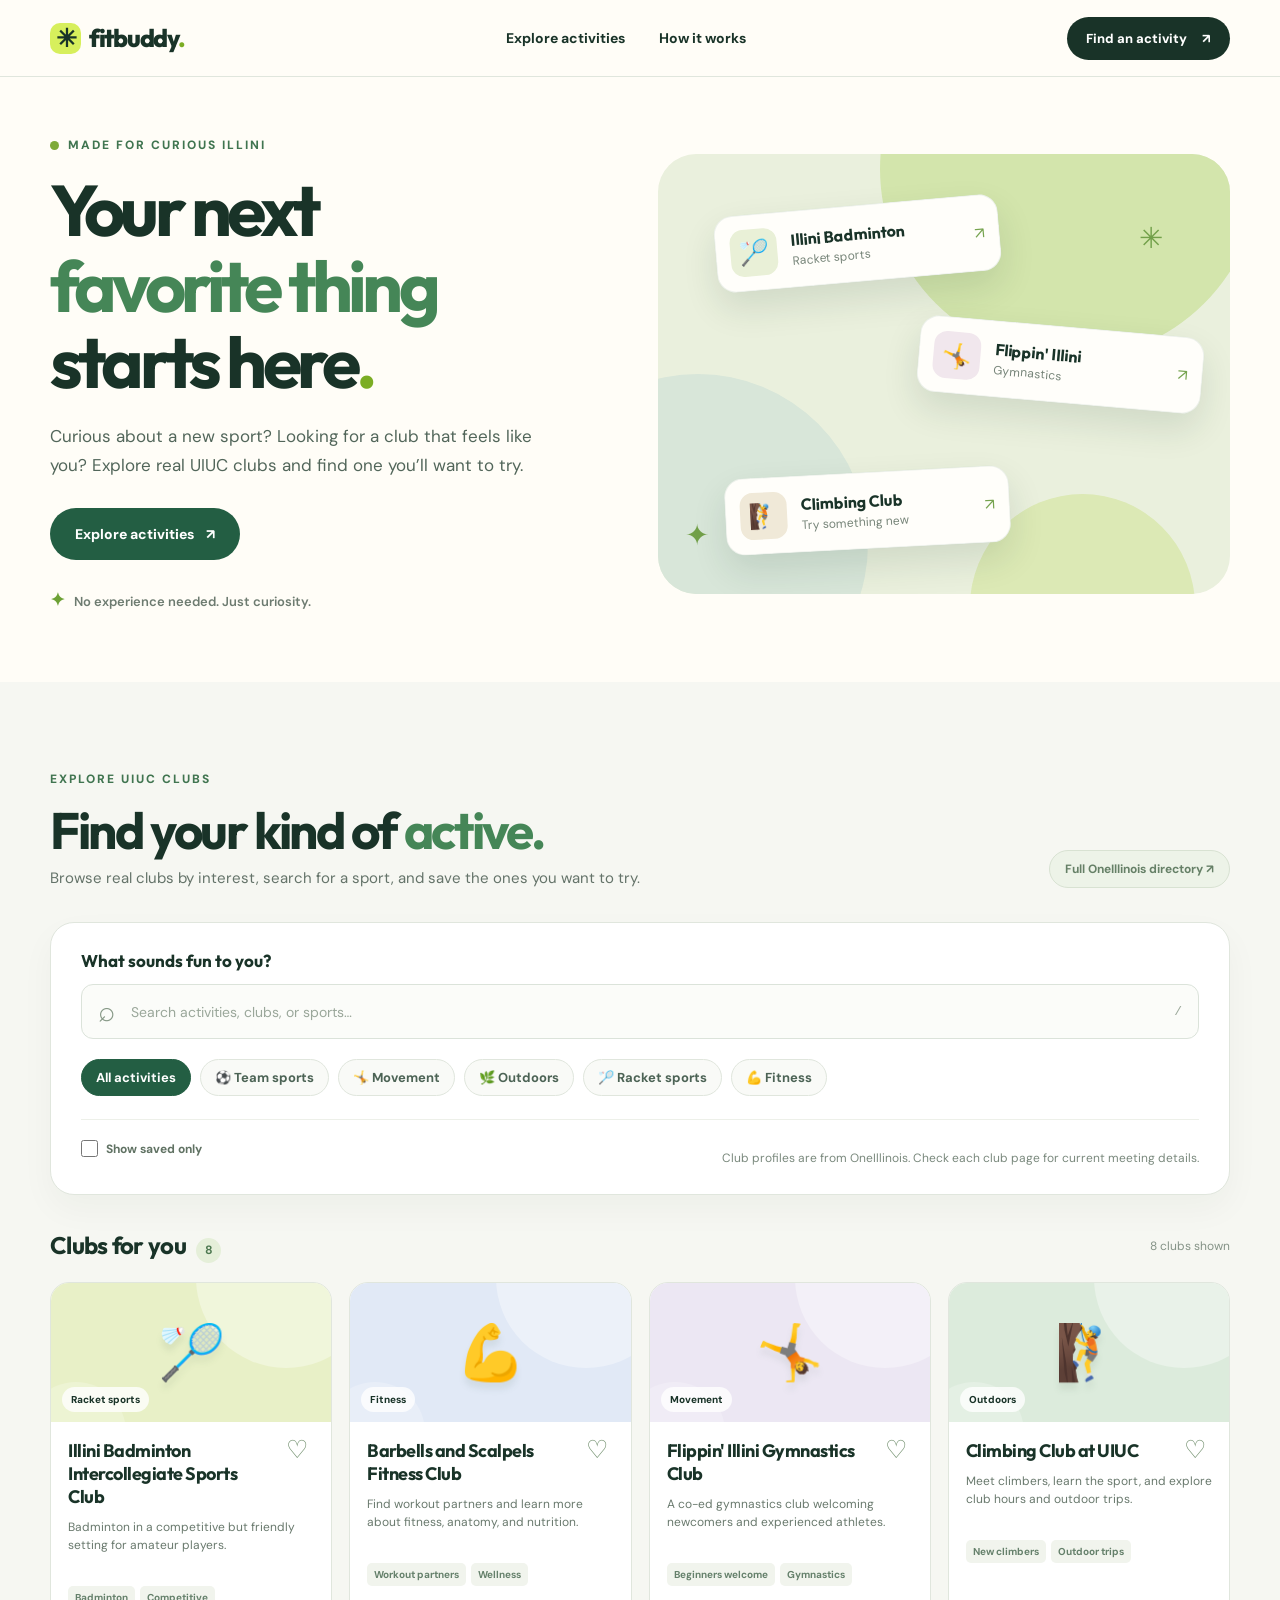
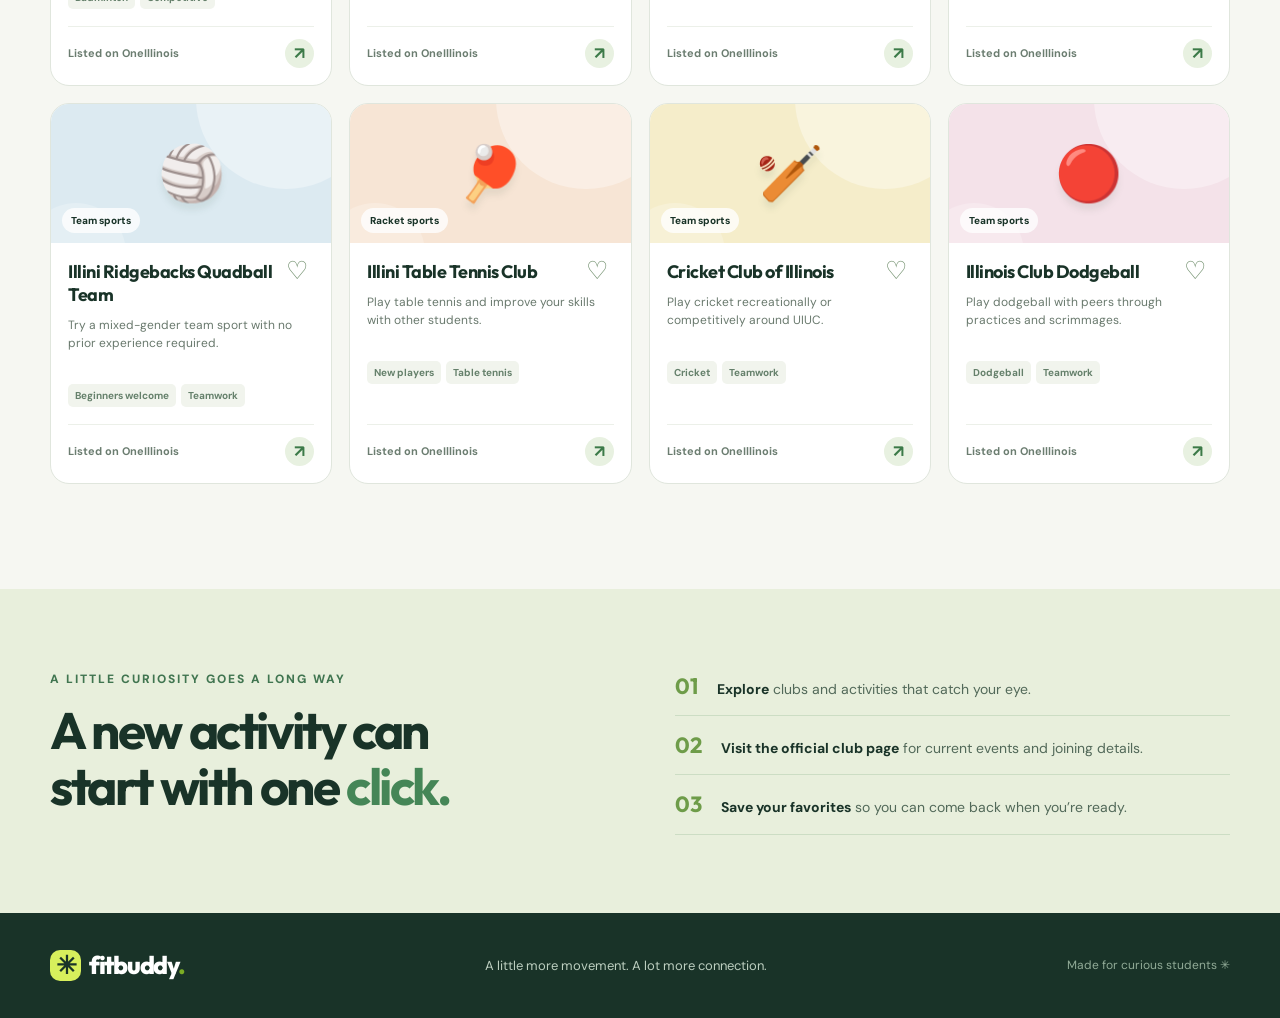
==== index.html @ 33491f75 "Make FitBuddy phone layout app sized" ====
<!doctype html>
<html lang="en">
<head>
  <meta charset="utf-8">
  <meta name="viewport" content="width=device-width, initial-scale=1">
  <meta name="theme-color" content="#f6f7f2">
  <meta name="description" content="FitBuddy helps UIUC students discover sport and fitness clubs.">
  <title>FitBuddy — Discover UIUC clubs</title>
  <link rel="preconnect" href="https://fonts.googleapis.com">
  <link rel="preconnect" href="https://fonts.gstatic.com" crossorigin>
  <link href="https://fonts.googleapis.com/css2?family=DM+Sans:wght@400;500;600;700;800&family=Outfit:wght@500;600;700;800&display=swap" rel="stylesheet">
  <link rel="stylesheet" href="styles.css">
  <script src="script.js" defer></script>
</head>
<body>
  <header class="site-header">
    <div class="container header-inner">
      <a class="brand" href="index.html" aria-label="FitBuddy home"><span class="brand-mark" aria-hidden="true">✳</span><span>fitbuddy<span class="brand-dot">.</span></span></a>
      <nav aria-label="Main navigation">
        <a href="#explore">Explore activities</a>
        <a href="#how-it-works">How it works</a>
      </nav>
      <span class="campus-pill">UIUC</span>
      <a class="header-cta" href="#explore">Find an activity <span aria-hidden="true">↗</span></a>
    </div>
  </header>

  <main>
    <section class="hero">
      <div class="container hero-grid">
        <div class="hero-copy">
          <div class="eyebrow"><span class="eyebrow-dot"></span> MADE FOR CURIOUS ILLINI</div>
          <h1>Your next<br><em>favorite thing</em><br>starts here<span class="headline-dot">.</span></h1>
          <p>Curious about a new sport? Looking for a club that feels like you? Explore real UIUC clubs and find one you’ll want to try.</p>
          <a class="primary-button" href="#explore">Explore activities <span aria-hidden="true">↗</span></a>
          <div class="hero-note"><span class="note-icon" aria-hidden="true">✦</span> No experience needed. Just curiosity.</div>
        </div>
        <div class="hero-art" aria-hidden="true">
          <div class="hero-art-circle circle-one"></div>
          <div class="hero-art-circle circle-two"></div>
          <div class="hero-art-circle circle-three"></div>
          <div class="floating-card card-top"><span class="mini-icon">🏸</span><span><strong>Illini Badminton</strong><small>Racket sports</small></span><span class="card-arrow">↗</span></div>
          <div class="floating-card card-middle"><span class="mini-icon">🤸</span><span><strong>Flippin' Illini</strong><small>Gymnastics</small></span><span class="card-arrow">↗</span></div>
          <div class="floating-card card-bottom"><span class="mini-icon">🧗</span><span><strong>Climbing Club</strong><small>Try something new</small></span><span class="card-arrow">↗</span></div>
          <span class="hero-spark spark-one">✳</span><span class="hero-spark spark-two">✦</span>
        </div>
      </div>
    </section>

    <section class="discovery" id="explore" aria-labelledby="explore-title">
      <div class="container">
        <div class="section-heading">
          <div><span class="section-kicker">EXPLORE UIUC CLUBS</span><h2 id="explore-title">Find your kind of <em>active.</em></h2><p>Browse real clubs by interest, search for a sport, and save the ones you want to try.</p></div>
          <a class="demo-badge" href="https://one.illinois.edu/club_signup?category_tags=6551794&group_type=" target="_blank" rel="noopener noreferrer">Full OneIllinois directory ↗</a>
        </div>

        <div class="search-panel">
          <label class="search-label" for="search">What sounds fun to you?</label>
          <div class="search-box"><span aria-hidden="true">⌕</span><input id="search" type="search" placeholder="Search activities, clubs, or sports…" autocomplete="off"><kbd>/</kbd></div>
          <div class="filter-row" role="group" aria-label="Filter by interest">
            <button class="filter-chip active" type="button" data-interest="All" aria-pressed="true">All activities</button>
            <button class="filter-chip" type="button" data-interest="Team sports" aria-pressed="false">⚽ Team sports</button>
            <button class="filter-chip" type="button" data-interest="Movement" aria-pressed="false">🤸 Movement</button>
            <button class="filter-chip" type="button" data-interest="Outdoors" aria-pressed="false">🌿 Outdoors</button>
            <button class="filter-chip" type="button" data-interest="Racket sports" aria-pressed="false">🏸 Racket sports</button>
            <button class="filter-chip" type="button" data-interest="Fitness" aria-pressed="false">💪 Fitness</button>
          </div>
          <div class="select-row"><label class="saved-toggle"><input id="saved-only" type="checkbox"><span>Show saved only</span></label><span class="source-hint">Club profiles are from OneIllinois. Check each club page for current meeting details.</span></div>
        </div>

        <div class="results-heading"><h3><span id="results-title">Clubs for you</span> <span id="result-count"></span></h3><span id="results-status" aria-live="polite"></span></div>
        <div class="activity-grid" id="activity-grid"></div>
        <div class="empty-state" id="empty-state" hidden><div>🔎</div><h3>No clubs found</h3><p>Try a different search or clear a filter.</p><button class="text-button" id="clear-filters" type="button">Show all clubs →</button></div>
      </div>
    </section>

    <section class="how-section" id="how-it-works" aria-labelledby="how-title">
      <div class="container how-inner"><div><span class="section-kicker">A LITTLE CURIOSITY GOES A LONG WAY</span><h2 id="how-title">A new activity can<br>start with one <em>click.</em></h2></div><div class="steps"><div><span>01</span><p><strong>Explore</strong> clubs and activities that catch your eye.</p></div><div><span>02</span><p><strong>Visit the official club page</strong> for current events and joining details.</p></div><div><span>03</span><p><strong>Save your favorites</strong> so you can come back when you’re ready.</p></div></div></div>
    </section>
  </main>

  <footer><div class="container footer-inner"><span class="brand"><span class="brand-mark" aria-hidden="true">✳</span><span>fitbuddy<span class="brand-dot">.</span></span></span><p>A little more movement. A lot more connection.</p><span>Made for curious students ✳</span></div></footer>

  <nav class="mobile-tabbar" aria-label="FitBuddy views">
    <button type="button" data-view="explore" aria-pressed="true"><span aria-hidden="true">⌕</span>Explore</button>
    <button type="button" data-view="saved" aria-pressed="false"><span aria-hidden="true">♡</span>Saved</button>
  </nav>

  <dialog id="details-dialog" aria-labelledby="dialog-title"><button class="dialog-close" type="button" aria-label="Close details">×</button><div id="dialog-content"></div></dialog>
</body>
</html>
---- styles.css ----
:root { --ink:#193328; --muted:#647369; --bg:#f6f7f2; --cream:#fffdf7; --green:#235e43; --lime:#d7ef5c; --line:#e0e6dd; }
* { box-sizing:border-box; }
html { scroll-behavior:smooth; }
body { margin:0; color:var(--ink); background:var(--bg); font-family:'DM Sans',sans-serif; }
button,input,select { font:inherit; }
button { cursor:pointer; }
a { color:inherit; text-decoration:none; }
.container { width:min(1180px,calc(100% - 48px)); margin:auto; }
.site-header { background:var(--cream); border-bottom:1px solid var(--line); }
.header-inner { height:76px; display:flex; align-items:center; justify-content:space-between; gap:24px; }
.brand { display:inline-flex; align-items:center; gap:8px; font-family:Outfit,sans-serif; font-size:25px; font-weight:800; letter-spacing:-1.3px; white-space:nowrap; }
.brand-mark { display:grid; place-items:center; width:31px; height:31px; border-radius:10px; background:var(--lime); font-size:25px; line-height:1; }
.brand-dot,.headline-dot { color:#7bad24; }
.campus-pill,.mobile-tabbar { display:none; }
nav { display:flex; gap:34px; font-size:14px; font-weight:700; }
nav a:hover,nav a:focus-visible { color:var(--green); text-decoration:underline; text-underline-offset:6px; }
.header-cta { background:var(--ink); color:white; padding:13px 19px; border-radius:999px; font-size:13px; font-weight:800; white-space:nowrap; }
.header-cta span,.primary-button span { padding-left:12px; }
.header-cta:hover,.primary-button:hover { background:#347953; }
.hero { background:var(--cream); overflow:hidden; }
.hero-grid { min-height:570px; display:grid; grid-template-columns:1fr 1fr; align-items:center; gap:35px; padding:60px 0 70px; }
.eyebrow,.section-kicker { color:#407550; font-size:12px; font-weight:800; letter-spacing:2px; }
.eyebrow { display:flex; align-items:center; gap:9px; }
.eyebrow-dot { width:9px; height:9px; border-radius:50%; background:#7eaa38; }
h1,h2,h3,h4,p { margin-top:0; }
h1,h2,h3,h4 { font-family:Outfit,sans-serif; }
h1 { margin:19px 0 22px; font-size:clamp(54px,5.6vw,83px); line-height:1.06; letter-spacing:-4.8px; }
h1 em,h2 em { font-style:normal; color:#458657; }
.hero-copy>p { max-width:495px; color:#52665a; font-size:17px; line-height:1.7; margin-bottom:28px; }
.primary-button { display:inline-flex; align-items:center; justify-content:center; border:0; border-radius:999px; background:var(--green); color:white; padding:17px 25px; font-size:14px; font-weight:800; }
.hero-note { margin-top:28px; color:#6d7b70; font-size:13px; font-weight:600; }
.note-icon { color:#6da135; font-size:18px; margin-right:6px; }
.hero-art { position:relative; height:440px; border-radius:38px; background:#eaf0dd; overflow:hidden; }
.hero-art-circle { position:absolute; border-radius:50%; }
.circle-one { width:380px; height:380px; top:-175px; right:-30px; background:#d3e5ac; }
.circle-two { width:340px; height:340px; left:-130px; bottom:-120px; background:#d8e6d9; }
.circle-three { width:225px; height:225px; right:35px; bottom:-125px; background:#dce9b5; }
.floating-card { position:absolute; z-index:1; display:flex; align-items:center; gap:14px; width:285px; min-height:77px; padding:13px 14px; border:1px solid rgba(35,94,67,.08); border-radius:19px; background:#fffefa; box-shadow:0 16px 35px rgba(26,61,39,.12); transform:rotate(-5deg); }
.floating-card strong,.floating-card small { display:block; }
.floating-card strong { font-family:Outfit,sans-serif; font-size:16px; }
.floating-card small { color:#768478; font-size:12px; margin-top:3px; }
.mini-icon { display:grid; place-items:center; width:47px; height:47px; border-radius:13px; background:#e9f0d7; font-size:24px; }
.card-arrow { margin-left:auto; color:#75a34e; }
.card-top { top:51px; left:57px; }.card-middle { top:172px; right:27px; transform:rotate(5deg); }.card-middle .mini-icon { background:#f1e7ed; }.card-bottom { bottom:45px; left:67px; transform:rotate(-3deg); }.card-bottom .mini-icon { background:#f0e9d8; }
.hero-spark { position:absolute; color:#72a049; font-size:29px; }.spark-one { top:65px; right:67px; }.spark-two { left:27px; bottom:40px; }
.discovery { padding:85px 0 105px; }
.section-heading { display:flex; justify-content:space-between; gap:24px; align-items:end; margin-bottom:34px; }
h2 { margin:14px 0 10px; font-size:clamp(36px,4vw,52px); letter-spacing:-2.4px; line-height:1.1; }
.section-heading p { margin:0; color:var(--muted); font-size:15px; }
.demo-badge { flex:none; padding:10px 15px; border-radius:99px; border:1px solid #d8e2d2; color:#668067; background:#edf3e8; font-size:12px; font-weight:700; }
.search-panel { padding:27px 30px; border:1px solid var(--line); border-radius:24px; background:white; box-shadow:0 14px 34px rgba(24,57,37,.04); }
.search-label { display:block; margin-bottom:13px; font-family:Outfit,sans-serif; font-size:17px; font-weight:700; }
.search-box { display:flex; align-items:center; gap:14px; height:55px; padding:0 16px; border:1px solid #dbe3da; border-radius:12px; background:#fbfcf9; }
.search-box:focus-within { outline:2px solid #90ba62; outline-offset:2px; }
.search-box>span { font-size:29px; line-height:1; color:#879987; }
.search-box input { width:100%; border:0; outline:none; background:transparent; color:var(--ink); font-size:14px; }
.search-box input::placeholder { color:#9aa79a; }
kbd { color:#9ba89a; font-size:13px; }
.filter-row { display:flex; flex-wrap:wrap; gap:9px; margin-top:20px; }
.filter-chip { border:1px solid #e0e6dd; border-radius:99px; padding:9px 14px; background:#f9faf7; color:#4c6355; font-size:13px; font-weight:700; }
.filter-chip:hover,.filter-chip.active { border-color:var(--green); background:var(--green); color:white; }
.select-row { display:flex; flex-wrap:wrap; align-items:end; gap:22px; margin-top:23px; padding-top:20px; border-top:1px solid #edf0e9; }
.select-row label { color:#607263; font-size:12px; font-weight:700; }
select { display:block; min-width:160px; margin-top:7px; padding:9px 29px 9px 11px; border:1px solid #dbe3da; border-radius:8px; background:white; color:var(--ink); font-size:13px; }
.saved-toggle { display:flex; align-items:center; gap:8px; padding-bottom:10px; cursor:pointer; }.saved-toggle input { accent-color:var(--green); width:17px; height:17px; margin:0; }
.source-hint { margin-left:auto; color:#7a897d; font-size:12px; line-height:1.4; }
.results-heading { display:flex; justify-content:space-between; align-items:center; margin:35px 0 19px; }.results-heading h3 { margin:0; font-size:24px; letter-spacing:-.7px; }#result-count { display:inline-grid; place-items:center; width:25px; height:25px; margin-left:6px; border-radius:50%; background:#e5efd9; color:#4e7951; font:700 12px 'DM Sans',sans-serif; }.results-heading>span { color:#849286; font-size:12px; }
.activity-grid { display:grid; grid-template-columns:repeat(4,minmax(0,1fr)); gap:17px; }
.activity-card { display:flex; flex-direction:column; overflow:hidden; border:1px solid var(--line); border-radius:19px; background:white; transition:transform .2s,box-shadow .2s; }.activity-card:hover { transform:translateY(-4px); box-shadow:0 15px 30px rgba(29,70,43,.09); }
.card-visual { position:relative; display:grid; place-items:center; height:139px; overflow:hidden; }.card-visual::before,.dialog-visual::before { content:''; position:absolute; width:180px; height:180px; border-radius:50%; background:rgba(255,255,255,.35); top:-95px; right:-45px; }.card-visual::after { content:''; position:absolute; width:100px; height:100px; border-radius:50%; background:rgba(255,255,255,.22); bottom:-60px; left:-25px; }
.lime { background:#e8f0c7; }.peach { background:#f7e5d5; }.lavender { background:#ece7f3; }.sage { background:#dcebdc; }.sky { background:#dceaf1; }.pink { background:#f4e2e9; }.gold { background:#f5edca; }.blue { background:#e1e9f6; }
.card-emoji { z-index:1; font-size:54px; filter:drop-shadow(0 7px 3px rgba(30,60,32,.08)); }.category-label { position:absolute; z-index:1; bottom:10px; left:11px; padding:6px 9px; border-radius:99px; background:rgba(255,255,255,.78); font-size:10px; font-weight:800; }
.card-body { display:flex; flex:1; flex-direction:column; padding:17px; }.card-title-row { display:flex; align-items:start; gap:5px; justify-content:space-between; }.card-title-row h4 { margin:0; font-size:18px; letter-spacing:-.5px; }.save-button { border:0; background:none; color:#6e8d6a; font-size:25px; line-height:20px; }.save-button.is-saved { color:#da6e69; }.card-body>p { min-height:55px; margin:10px 0 13px; color:#69796d; font-size:12px; line-height:1.55; }.tag-list { display:flex; flex-wrap:wrap; gap:5px; margin-bottom:17px; }.tag-list span { padding:5px 7px; border-radius:5px; background:#f1f4ed; color:#65806b; font-size:10px; font-weight:700; }.card-bottom-row { display:flex; justify-content:space-between; align-items:center; gap:3px; margin-top:auto; padding-top:12px; border-top:1px solid #ecf0e9; color:#6b7d70; font-size:11px; font-weight:700; }.details-button { display:grid; place-items:center; flex:none; width:29px; height:29px; border:0; border-radius:50%; background:#e8f1e1; color:#3c7a48; font-size:17px; }.details-button:hover { background:var(--green); color:white; }
.empty-state { padding:55px 25px; text-align:center; border:1px dashed #cedbcc; border-radius:18px; background:white; }.empty-state[hidden] { display:none; }.empty-state>div { font-size:35px; }.empty-state h3 { margin:10px 0 5px; }.empty-state p { color:var(--muted); }.text-button { border:0; background:none; color:var(--green); font-weight:800; }
.how-section { padding:78px 0; background:#e8efdc; }.how-inner { display:grid; grid-template-columns:1fr 1fr; gap:70px; align-items:start; }.how-section h2 { margin-bottom:0; }.steps { display:grid; gap:0; }.steps>div { display:flex; gap:19px; align-items:baseline; padding:15px 0; border-bottom:1px solid #ccddc4; }.steps>div:first-child { padding-top:5px; }.steps span { color:#6e9c49; font-family:Outfit,sans-serif; font-size:22px; font-weight:700; }.steps p { margin:0; color:#526959; font-size:14px; line-height:1.6; }.steps strong { color:var(--ink); }
footer { background:var(--ink); color:white; }.footer-inner { min-height:105px; display:flex; align-items:center; justify-content:space-between; gap:20px; }.footer-inner .brand-mark { color:var(--ink); }.footer-inner p { margin:0; color:#bdcfc0; font-size:13px; }.footer-inner>span:last-child { color:#91ab97; font-size:12px; }
dialog { width:min(510px,calc(100% - 32px)); max-height:calc(100% - 36px); padding:0 0 24px; border:0; border-radius:22px; color:var(--ink); box-shadow:0 20px 70px rgba(13,40,21,.3); }dialog::backdrop { background:rgba(14,41,25,.55); }.dialog-close { position:absolute; z-index:2; right:15px; top:15px; display:grid; place-items:center; width:35px; height:35px; border:0; border-radius:50%; background:white; font-size:25px; }.dialog-visual { position:relative; display:grid; place-items:center; height:145px; overflow:hidden; }.dialog-visual span { z-index:1; font-size:65px; }#dialog-content>.section-kicker,#dialog-content>h2,#dialog-content>p,#dialog-content>h3,.detail-list,.dialog-save,.official-link { margin-left:27px; margin-right:27px; }#dialog-content>.section-kicker { display:block; margin-top:24px; }#dialog-content>h2 { margin-top:5px; margin-bottom:8px; font-size:33px; }#dialog-content>p { color:#607163; font-size:14px; line-height:1.6; }#dialog-content>h3 { margin-top:25px; margin-bottom:7px; font-size:18px; }.detail-list { display:grid; gap:10px; padding:15px 0; border-block:1px solid var(--line); }.detail-list>div { display:flex; justify-content:space-between; gap:15px; font-size:13px; }.detail-list span { color:#7a8a7d; }.detail-list strong { text-align:right; }#dialog-content .demo-note { padding:11px 13px; border-radius:9px; background:#f1f4ed; font-size:12px; }.official-link { margin-top:6px; }.secondary-button { display:inline-flex; align-items:center; justify-content:center; padding:15px 22px; border:1px solid #b9ceba; border-radius:99px; background:white; color:var(--green); font-size:14px; font-weight:800; }.secondary-button:hover { background:#eef5e9; }.dialog-save { margin-top:10px; }
:focus-visible { outline:3px solid #7daa45; outline-offset:3px; }
@media (max-width:1000px) { .activity-grid { grid-template-columns:repeat(2,minmax(0,1fr)); }.hero-grid { gap:20px; }h1 { font-size:clamp(48px,6vw,70px); }.floating-card { width:260px; }.card-top { left:30px; }.card-middle { right:15px; }.card-bottom { left:45px; } }
@media (max-width:700px) { .container { width:min(100% - 32px,500px); }.header-inner { height:65px; }nav { display:none; }.header-cta { padding:10px 13px; font-size:11px; }.brand { font-size:23px; }.hero-grid { grid-template-columns:1fr; padding:47px 0 55px; gap:35px; }h1 { font-size:clamp(52px,11vw,72px); letter-spacing:-3.8px; }.hero-art { height:310px; }.floating-card { min-height:61px; padding:8px; width:230px; border-radius:14px; }.floating-card strong { font-size:13px; }.floating-card small { font-size:10px; }.mini-icon { width:38px; height:38px; font-size:19px; }.card-top { top:32px; left:20px; }.card-middle { top:128px; right:9px; }.card-bottom { bottom:26px; left:35px; }.discovery { padding:65px 0; }.section-heading { align-items:start; flex-direction:column; gap:13px; }.section-heading h2 { font-size:38px; }.search-panel { padding:19px; }.select-row { gap:11px; }.source-hint { margin-left:0; }.saved-toggle { width:100%; padding:5px 0 0; }.activity-grid { grid-template-columns:1fr; }.card-visual { height:155px; }.card-body>p { min-height:0; }.how-inner { grid-template-columns:1fr; gap:30px; }.footer-inner { flex-direction:column; justify-content:center; padding:25px 0; text-align:center; gap:10px; }.results-heading>span { display:none; } }
@media (max-width:700px) {
  body { min-width:0; overflow-x:hidden; padding-bottom:calc(68px + env(safe-area-inset-bottom)); background:#f8faf5; }
  .site-header { position:sticky; top:0; z-index:10; box-shadow:0 2px 14px rgba(20,48,27,.05); }
  .header-inner { height:58px; }
  .campus-pill { display:inline-flex; padding:7px 11px; border-radius:99px; background:#ebf3e0; color:var(--green); font-size:11px; font-weight:800; letter-spacing:.5px; }
  .header-cta,.hero,.how-section,footer { display:none; }
  .discovery { padding:26px 0 20px; }
  .section-heading { margin-bottom:23px; gap:10px; }
  .section-kicker { font-size:10px; letter-spacing:1.5px; }
  .section-heading h2 { margin:8px 0 7px; font-size:clamp(28px,7.5vw,36px); letter-spacing:-1.4px; }
  .section-heading p { font-size:13px; line-height:1.5; }
  .demo-badge { padding:0; border:0; background:none; color:var(--green); font-size:11px; text-decoration:underline; text-underline-offset:3px; }
  .search-panel { padding:0; border:0; border-radius:0; background:transparent; box-shadow:none; }
  .search-label { margin-bottom:9px; font-size:14px; }
  .search-box { height:49px; background:white; border-radius:13px; box-shadow:0 4px 15px rgba(25,55,32,.04); }
  .search-box input { min-width:0; font-size:13px; }
  kbd { display:none; }
  .filter-row { flex-wrap:nowrap; overflow-x:auto; width:calc(100% + 16px); margin-top:16px; padding:0 16px 6px 0; scrollbar-width:none; }
  .filter-row::-webkit-scrollbar { display:none; }
  .filter-chip { flex:none; padding:9px 12px; font-size:12px; }
  .select-row { margin-top:7px; padding-top:0; border:0; }
  .saved-toggle { display:none; }
  .source-hint { font-size:11px; line-height:1.45; }
  .results-heading { margin:25px 0 12px; }
  .results-heading h3 { font-size:20px; }
  .activity-grid { gap:11px; }
  .activity-card { display:grid; grid-template-columns:90px minmax(0,1fr); min-height:142px; border-radius:15px; box-shadow:0 3px 12px rgba(25,55,32,.04); }
  .activity-card:hover { transform:none; }
  .card-visual { height:100%; min-height:142px; }
  .card-visual::before { width:115px; height:115px; top:-55px; right:-57px; }
  .card-visual::after { width:65px; height:65px; bottom:-35px; }
  .card-emoji { font-size:36px; }
  .category-label { display:none; }
  .card-body { min-width:0; padding:11px 12px; }
  .card-title-row h4 { font-size:15px; line-height:1.18; letter-spacing:-.3px; }
  .save-button { font-size:22px; line-height:19px; padding:0 1px; }
  .card-body>p { display:-webkit-box; overflow:hidden; -webkit-box-orient:vertical; -webkit-line-clamp:2; min-height:0; margin:6px 0; font-size:11px; line-height:1.4; }
  .tag-list { gap:4px; margin-bottom:5px; }
  .tag-list span { padding:3px 5px; font-size:9px; }
  .card-bottom-row { padding-top:6px; font-size:10px; }
  .details-button { width:24px; height:24px; font-size:15px; }
  .mobile-tabbar { position:fixed; z-index:20; right:0; bottom:0; left:0; display:grid; grid-template-columns:1fr 1fr; height:calc(62px + env(safe-area-inset-bottom)); padding-bottom:env(safe-area-inset-bottom); border-top:1px solid #dde7d9; background:rgba(255,255,255,.97); box-shadow:0 -4px 18px rgba(25,55,32,.07); }
  .mobile-tabbar button { display:flex; flex-direction:column; align-items:center; justify-content:center; gap:1px; border:0; background:transparent; color:#809084; font-size:10px; font-weight:800; }
  .mobile-tabbar button span { font-size:25px; line-height:1; }
  .mobile-tabbar button[aria-pressed="true"] { color:var(--green); }
  dialog { max-height:calc(100dvh - 30px - env(safe-area-inset-bottom)); }
  .official-link,.dialog-save { display:flex; margin-left:20px; margin-right:20px; }
}
@media (max-width:380px) { .activity-card { grid-template-columns:78px minmax(0,1fr); }.card-body { padding:10px; }.card-title-row h4 { font-size:14px; } }
@media (prefers-reduced-motion:reduce) { html { scroll-behavior:auto; }.activity-card { transition:none; } }
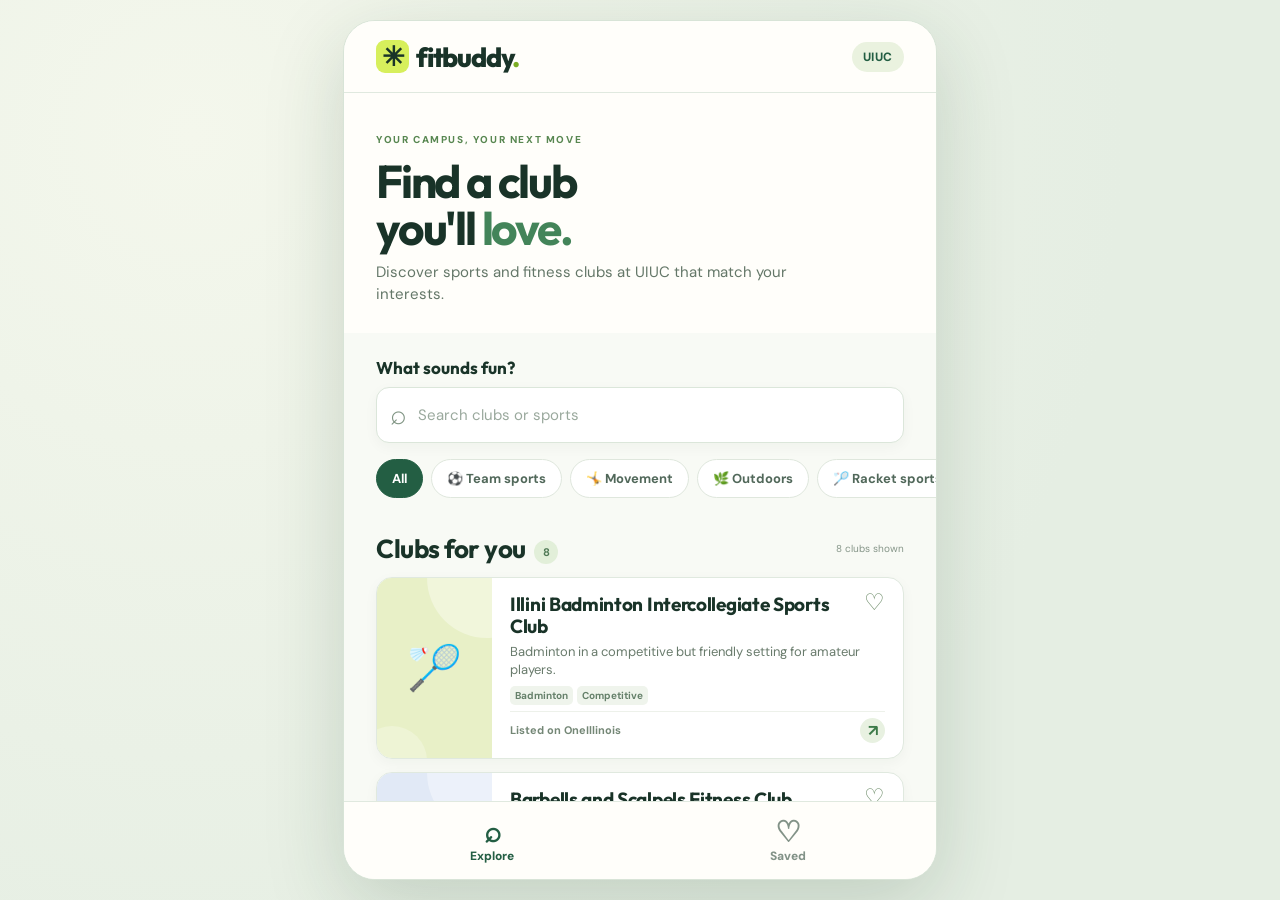
==== commit 8d566344: "Show FitBuddy as a portrait app preview" ====
--- a/index.html
+++ b/index.html
@@ -2,8 +2,8 @@
 <html lang="en">
 <head>
   <meta charset="utf-8">
-  <meta name="viewport" content="width=device-width, initial-scale=1">
-  <meta name="theme-color" content="#f6f7f2">
+  <meta name="viewport" content="width=device-width, initial-scale=1, viewport-fit=cover">
+  <meta name="theme-color" content="#f8faf5">
   <meta name="description" content="FitBuddy helps UIUC students discover sport and fitness clubs.">
   <title>FitBuddy — Discover UIUC clubs</title>
   <link rel="preconnect" href="https://fonts.googleapis.com">
@@ -13,78 +13,46 @@
   <script src="script.js" defer></script>
 </head>
 <body>
-  <header class="site-header">
-    <div class="container header-inner">
+  <div class="app-shell">
+    <header class="app-header">
       <a class="brand" href="index.html" aria-label="FitBuddy home"><span class="brand-mark" aria-hidden="true">✳</span><span>fitbuddy<span class="brand-dot">.</span></span></a>
-      <nav aria-label="Main navigation">
-        <a href="#explore">Explore activities</a>
-        <a href="#how-it-works">How it works</a>
-      </nav>
       <span class="campus-pill">UIUC</span>
-      <a class="header-cta" href="#explore">Find an activity <span aria-hidden="true">↗</span></a>
-    </div>
-  </header>
+    </header>
 
-  <main>
-    <section class="hero">
-      <div class="container hero-grid">
-        <div class="hero-copy">
-          <div class="eyebrow"><span class="eyebrow-dot"></span> MADE FOR CURIOUS ILLINI</div>
-          <h1>Your next<br><em>favorite thing</em><br>starts here<span class="headline-dot">.</span></h1>
-          <p>Curious about a new sport? Looking for a club that feels like you? Explore real UIUC clubs and find one you’ll want to try.</p>
-          <a class="primary-button" href="#explore">Explore activities <span aria-hidden="true">↗</span></a>
-          <div class="hero-note"><span class="note-icon" aria-hidden="true">✦</span> No experience needed. Just curiosity.</div>
+    <main class="app-content" id="explore">
+      <section class="welcome" aria-labelledby="welcome-title">
+        <span class="eyebrow">YOUR CAMPUS, YOUR NEXT MOVE</span>
+        <h1 id="welcome-title">Find a club<br>you'll <em>love.</em></h1>
+        <p>Discover sports and fitness clubs at UIUC that match your interests.</p>
+      </section>
+
+      <section class="discovery" aria-label="Find clubs">
+        <label class="search-label" for="search">What sounds fun?</label>
+        <div class="search-box"><span class="search-icon" aria-hidden="true">⌕</span><input id="search" type="search" placeholder="Search clubs or sports" autocomplete="off"></div>
+
+        <div class="filter-row" role="group" aria-label="Filter by interest">
+          <button class="filter-chip active" type="button" data-interest="All" aria-pressed="true">All</button>
+          <button class="filter-chip" type="button" data-interest="Team sports" aria-pressed="false">⚽ Team sports</button>
+          <button class="filter-chip" type="button" data-interest="Movement" aria-pressed="false">🤸 Movement</button>
+          <button class="filter-chip" type="button" data-interest="Outdoors" aria-pressed="false">🌿 Outdoors</button>
+          <button class="filter-chip" type="button" data-interest="Racket sports" aria-pressed="false">🏸 Racket sports</button>
+          <button class="filter-chip" type="button" data-interest="Fitness" aria-pressed="false">💪 Fitness</button>
         </div>
-        <div class="hero-art" aria-hidden="true">
-          <div class="hero-art-circle circle-one"></div>
-          <div class="hero-art-circle circle-two"></div>
-          <div class="hero-art-circle circle-three"></div>
-          <div class="floating-card card-top"><span class="mini-icon">🏸</span><span><strong>Illini Badminton</strong><small>Racket sports</small></span><span class="card-arrow">↗</span></div>
-          <div class="floating-card card-middle"><span class="mini-icon">🤸</span><span><strong>Flippin' Illini</strong><small>Gymnastics</small></span><span class="card-arrow">↗</span></div>
-          <div class="floating-card card-bottom"><span class="mini-icon">🧗</span><span><strong>Climbing Club</strong><small>Try something new</small></span><span class="card-arrow">↗</span></div>
-          <span class="hero-spark spark-one">✳</span><span class="hero-spark spark-two">✦</span>
-        </div>
-      </div>
-    </section>
+        <input id="saved-only" type="checkbox" hidden>
 
-    <section class="discovery" id="explore" aria-labelledby="explore-title">
-      <div class="container">
-        <div class="section-heading">
-          <div><span class="section-kicker">EXPLORE UIUC CLUBS</span><h2 id="explore-title">Find your kind of <em>active.</em></h2><p>Browse real clubs by interest, search for a sport, and save the ones you want to try.</p></div>
-          <a class="demo-badge" href="https://one.illinois.edu/club_signup?category_tags=6551794&group_type=" target="_blank" rel="noopener noreferrer">Full OneIllinois directory ↗</a>
-        </div>
+        <div class="results-heading"><h2><span id="results-title">Clubs for you</span> <span id="result-count"></span></h2><span id="results-status" aria-live="polite"></span></div>
+        <div class="activity-grid" id="activity-grid"></div>
+        <div class="empty-state" id="empty-state" hidden><div aria-hidden="true">🔎</div><h3 id="empty-title">No clubs found</h3><p id="empty-message">Try a different search or clear a filter.</p><button class="text-button" id="clear-filters" type="button">Show all clubs →</button></div>
+      </section>
 
-        <div class="search-panel">
-          <label class="search-label" for="search">What sounds fun to you?</label>
-          <div class="search-box"><span aria-hidden="true">⌕</span><input id="search" type="search" placeholder="Search activities, clubs, or sports…" autocomplete="off"><kbd>/</kbd></div>
-          <div class="filter-row" role="group" aria-label="Filter by interest">
-            <button class="filter-chip active" type="button" data-interest="All" aria-pressed="true">All activities</button>
-            <button class="filter-chip" type="button" data-interest="Team sports" aria-pressed="false">⚽ Team sports</button>
-            <button class="filter-chip" type="button" data-interest="Movement" aria-pressed="false">🤸 Movement</button>
-            <button class="filter-chip" type="button" data-interest="Outdoors" aria-pressed="false">🌿 Outdoors</button>
-            <button class="filter-chip" type="button" data-interest="Racket sports" aria-pressed="false">🏸 Racket sports</button>
-            <button class="filter-chip" type="button" data-interest="Fitness" aria-pressed="false">💪 Fitness</button>
-          </div>
-          <div class="select-row"><label class="saved-toggle"><input id="saved-only" type="checkbox"><span>Show saved only</span></label><span class="source-hint">Club profiles are from OneIllinois. Check each club page for current meeting details.</span></div>
-        </div>
+      <p class="source-note">Clubs are listed on <a href="https://one.illinois.edu/club_signup?category_tags=6551794&amp;group_type=" target="_blank" rel="noopener noreferrer">OneIllinois ↗</a>. Check each club page for current meeting details.</p>
+    </main>
 
-        <div class="results-heading"><h3><span id="results-title">Clubs for you</span> <span id="result-count"></span></h3><span id="results-status" aria-live="polite"></span></div>
-        <div class="activity-grid" id="activity-grid"></div>
-        <div class="empty-state" id="empty-state" hidden><div>🔎</div><h3>No clubs found</h3><p>Try a different search or clear a filter.</p><button class="text-button" id="clear-filters" type="button">Show all clubs →</button></div>
-      </div>
-    </section>
-
-    <section class="how-section" id="how-it-works" aria-labelledby="how-title">
-      <div class="container how-inner"><div><span class="section-kicker">A LITTLE CURIOSITY GOES A LONG WAY</span><h2 id="how-title">A new activity can<br>start with one <em>click.</em></h2></div><div class="steps"><div><span>01</span><p><strong>Explore</strong> clubs and activities that catch your eye.</p></div><div><span>02</span><p><strong>Visit the official club page</strong> for current events and joining details.</p></div><div><span>03</span><p><strong>Save your favorites</strong> so you can come back when you’re ready.</p></div></div></div>
-    </section>
-  </main>
-
-  <footer><div class="container footer-inner"><span class="brand"><span class="brand-mark" aria-hidden="true">✳</span><span>fitbuddy<span class="brand-dot">.</span></span></span><p>A little more movement. A lot more connection.</p><span>Made for curious students ✳</span></div></footer>
-
-  <nav class="mobile-tabbar" aria-label="FitBuddy views">
-    <button type="button" data-view="explore" aria-pressed="true"><span aria-hidden="true">⌕</span>Explore</button>
-    <button type="button" data-view="saved" aria-pressed="false"><span aria-hidden="true">♡</span>Saved</button>
-  </nav>
+    <nav class="app-tabbar" aria-label="FitBuddy views">
+      <button type="button" data-view="explore" aria-pressed="true"><span aria-hidden="true">⌕</span>Explore</button>
+      <button type="button" data-view="saved" aria-pressed="false"><span aria-hidden="true">♡</span>Saved</button>
+    </nav>
+  </div>
 
   <dialog id="details-dialog" aria-labelledby="dialog-title"><button class="dialog-close" type="button" aria-label="Close details">×</button><div id="dialog-content"></div></dialog>
 </body>
--- a/styles.css
+++ b/styles.css
@@ -1,130 +1,119 @@
-:root { --ink:#193328; --muted:#647369; --bg:#f6f7f2; --cream:#fffdf7; --green:#235e43; --lime:#d7ef5c; --line:#e0e6dd; }
+:root { --ink:#193328; --green:#235e43; --muted:#667a6c; --bg:#f8faf5; --line:#e0e9df; }
 * { box-sizing:border-box; }
-html { scroll-behavior:smooth; }
-body { margin:0; color:var(--ink); background:var(--bg); font-family:'DM Sans',sans-serif; }
-button,input,select { font:inherit; }
+html { height:100%; }
+body { display:grid; place-items:center; min-height:100dvh; margin:0; padding:20px; color:var(--ink); background:radial-gradient(circle at 15% 15%,#f4f7ec,#e5eee3 70%); font-family:'DM Sans',sans-serif; }
+button,input { font:inherit; }
 button { cursor:pointer; }
 a { color:inherit; text-decoration:none; }
-.container { width:min(1180px,calc(100% - 48px)); margin:auto; }
-.site-header { background:var(--cream); border-bottom:1px solid var(--line); }
-.header-inner { height:76px; display:flex; align-items:center; justify-content:space-between; gap:24px; }
-.brand { display:inline-flex; align-items:center; gap:8px; font-family:Outfit,sans-serif; font-size:25px; font-weight:800; letter-spacing:-1.3px; white-space:nowrap; }
-.brand-mark { display:grid; place-items:center; width:31px; height:31px; border-radius:10px; background:var(--lime); font-size:25px; line-height:1; }
-.brand-dot,.headline-dot { color:#7bad24; }
-.campus-pill,.mobile-tabbar { display:none; }
-nav { display:flex; gap:34px; font-size:14px; font-weight:700; }
-nav a:hover,nav a:focus-visible { color:var(--green); text-decoration:underline; text-underline-offset:6px; }
-.header-cta { background:var(--ink); color:white; padding:13px 19px; border-radius:999px; font-size:13px; font-weight:800; white-space:nowrap; }
-.header-cta span,.primary-button span { padding-left:12px; }
-.header-cta:hover,.primary-button:hover { background:#347953; }
-.hero { background:var(--cream); overflow:hidden; }
-.hero-grid { min-height:570px; display:grid; grid-template-columns:1fr 1fr; align-items:center; gap:35px; padding:60px 0 70px; }
-.eyebrow,.section-kicker { color:#407550; font-size:12px; font-weight:800; letter-spacing:2px; }
-.eyebrow { display:flex; align-items:center; gap:9px; }
-.eyebrow-dot { width:9px; height:9px; border-radius:50%; background:#7eaa38; }
+button:focus-visible,a:focus-visible,input:focus-visible { outline:3px solid #8aba62; outline-offset:2px; }
 h1,h2,h3,h4,p { margin-top:0; }
 h1,h2,h3,h4 { font-family:Outfit,sans-serif; }
-h1 { margin:19px 0 22px; font-size:clamp(54px,5.6vw,83px); line-height:1.06; letter-spacing:-4.8px; }
-h1 em,h2 em { font-style:normal; color:#458657; }
-.hero-copy>p { max-width:495px; color:#52665a; font-size:17px; line-height:1.7; margin-bottom:28px; }
-.primary-button { display:inline-flex; align-items:center; justify-content:center; border:0; border-radius:999px; background:var(--green); color:white; padding:17px 25px; font-size:14px; font-weight:800; }
-.hero-note { margin-top:28px; color:#6d7b70; font-size:13px; font-weight:600; }
-.note-icon { color:#6da135; font-size:18px; margin-right:6px; }
-.hero-art { position:relative; height:440px; border-radius:38px; background:#eaf0dd; overflow:hidden; }
-.hero-art-circle { position:absolute; border-radius:50%; }
-.circle-one { width:380px; height:380px; top:-175px; right:-30px; background:#d3e5ac; }
-.circle-two { width:340px; height:340px; left:-130px; bottom:-120px; background:#d8e6d9; }
-.circle-three { width:225px; height:225px; right:35px; bottom:-125px; background:#dce9b5; }
-.floating-card { position:absolute; z-index:1; display:flex; align-items:center; gap:14px; width:285px; min-height:77px; padding:13px 14px; border:1px solid rgba(35,94,67,.08); border-radius:19px; background:#fffefa; box-shadow:0 16px 35px rgba(26,61,39,.12); transform:rotate(-5deg); }
-.floating-card strong,.floating-card small { display:block; }
-.floating-card strong { font-family:Outfit,sans-serif; font-size:16px; }
-.floating-card small { color:#768478; font-size:12px; margin-top:3px; }
-.mini-icon { display:grid; place-items:center; width:47px; height:47px; border-radius:13px; background:#e9f0d7; font-size:24px; }
-.card-arrow { margin-left:auto; color:#75a34e; }
-.card-top { top:51px; left:57px; }.card-middle { top:172px; right:27px; transform:rotate(5deg); }.card-middle .mini-icon { background:#f1e7ed; }.card-bottom { bottom:45px; left:67px; transform:rotate(-3deg); }.card-bottom .mini-icon { background:#f0e9d8; }
-.hero-spark { position:absolute; color:#72a049; font-size:29px; }.spark-one { top:65px; right:67px; }.spark-two { left:27px; bottom:40px; }
-.discovery { padding:85px 0 105px; }
-.section-heading { display:flex; justify-content:space-between; gap:24px; align-items:end; margin-bottom:34px; }
-h2 { margin:14px 0 10px; font-size:clamp(36px,4vw,52px); letter-spacing:-2.4px; line-height:1.1; }
-.section-heading p { margin:0; color:var(--muted); font-size:15px; }
-.demo-badge { flex:none; padding:10px 15px; border-radius:99px; border:1px solid #d8e2d2; color:#668067; background:#edf3e8; font-size:12px; font-weight:700; }
-.search-panel { padding:27px 30px; border:1px solid var(--line); border-radius:24px; background:white; box-shadow:0 14px 34px rgba(24,57,37,.04); }
-.search-label { display:block; margin-bottom:13px; font-family:Outfit,sans-serif; font-size:17px; font-weight:700; }
-.search-box { display:flex; align-items:center; gap:14px; height:55px; padding:0 16px; border:1px solid #dbe3da; border-radius:12px; background:#fbfcf9; }
-.search-box:focus-within { outline:2px solid #90ba62; outline-offset:2px; }
-.search-box>span { font-size:29px; line-height:1; color:#879987; }
-.search-box input { width:100%; border:0; outline:none; background:transparent; color:var(--ink); font-size:14px; }
-.search-box input::placeholder { color:#9aa79a; }
-kbd { color:#9ba89a; font-size:13px; }
-.filter-row { display:flex; flex-wrap:wrap; gap:9px; margin-top:20px; }
-.filter-chip { border:1px solid #e0e6dd; border-radius:99px; padding:9px 14px; background:#f9faf7; color:#4c6355; font-size:13px; font-weight:700; }
+.app-shell { display:flex; flex-direction:column; width:min(960px,66dvh,calc(100vw - 40px)); height:calc(100dvh - 40px); overflow:hidden; border:1px solid #d8e4d7; border-radius:32px; background:var(--bg); box-shadow:0 24px 80px rgba(29,67,41,.18); }
+.app-header { display:flex; flex:none; align-items:center; justify-content:space-between; height:65px; padding:0 22px; border-bottom:1px solid var(--line); background:#fffefa; }
+.brand { display:inline-flex; align-items:center; gap:7px; font-family:Outfit,sans-serif; font-size:23px; font-weight:800; letter-spacing:-1.2px; }
+.brand-mark { display:grid; place-items:center; width:28px; height:28px; border-radius:9px; background:#d7ef5c; font-size:23px; line-height:1; }
+.brand-dot { color:#7bad24; }
+.campus-pill { padding:7px 11px; border-radius:99px; background:#eaf2df; color:var(--green); font-size:11px; font-weight:800; letter-spacing:.6px; }
+.app-content { flex:1; min-height:0; overflow-y:auto; overscroll-behavior:contain; scrollbar-width:none; }
+.app-content::-webkit-scrollbar,.filter-row::-webkit-scrollbar { display:none; }
+.welcome { padding:27px 22px 22px; background:#fffefa; }
+.eyebrow,.section-kicker { color:#588751; font-size:10px; font-weight:800; letter-spacing:1.6px; }
+.welcome h1 { margin:10px 0 9px; font-size:44px; line-height:1.02; letter-spacing:-2.2px; }
+.welcome h1 em { color:#438459; font-style:normal; }
+.welcome p { max-width:320px; margin:0; color:#647768; font-size:13px; line-height:1.5; }
+.discovery { padding:21px 22px 20px; }
+.search-label { display:block; margin-bottom:9px; font-family:Outfit,sans-serif; font-size:15px; font-weight:700; }
+.search-box { display:flex; align-items:center; gap:9px; height:49px; padding:0 13px; border:1px solid #dbe6da; border-radius:13px; background:white; box-shadow:0 4px 14px rgba(28,62,38,.04); }
+.search-box:focus-within { outline:2px solid #90bb67; outline-offset:1px; }
+.search-icon { color:#809584; font-size:28px; line-height:1; }
+.search-box input { width:100%; min-width:0; border:0; outline:0; color:var(--ink); background:transparent; font-size:13px; }
+.search-box input::placeholder { color:#9aa99d; }
+.filter-row { display:flex; gap:8px; width:calc(100% + 22px); margin:16px 0 0; padding:0 22px 7px 0; overflow-x:auto; scrollbar-width:none; }
+.filter-chip { flex:none; padding:9px 12px; border:1px solid #dfe7dd; border-radius:99px; background:white; color:#51685a; font-size:12px; font-weight:700; white-space:nowrap; }
 .filter-chip:hover,.filter-chip.active { border-color:var(--green); background:var(--green); color:white; }
-.select-row { display:flex; flex-wrap:wrap; align-items:end; gap:22px; margin-top:23px; padding-top:20px; border-top:1px solid #edf0e9; }
-.select-row label { color:#607263; font-size:12px; font-weight:700; }
-select { display:block; min-width:160px; margin-top:7px; padding:9px 29px 9px 11px; border:1px solid #dbe3da; border-radius:8px; background:white; color:var(--ink); font-size:13px; }
-.saved-toggle { display:flex; align-items:center; gap:8px; padding-bottom:10px; cursor:pointer; }.saved-toggle input { accent-color:var(--green); width:17px; height:17px; margin:0; }
-.source-hint { margin-left:auto; color:#7a897d; font-size:12px; line-height:1.4; }
-.results-heading { display:flex; justify-content:space-between; align-items:center; margin:35px 0 19px; }.results-heading h3 { margin:0; font-size:24px; letter-spacing:-.7px; }#result-count { display:inline-grid; place-items:center; width:25px; height:25px; margin-left:6px; border-radius:50%; background:#e5efd9; color:#4e7951; font:700 12px 'DM Sans',sans-serif; }.results-heading>span { color:#849286; font-size:12px; }
-.activity-grid { display:grid; grid-template-columns:repeat(4,minmax(0,1fr)); gap:17px; }
-.activity-card { display:flex; flex-direction:column; overflow:hidden; border:1px solid var(--line); border-radius:19px; background:white; transition:transform .2s,box-shadow .2s; }.activity-card:hover { transform:translateY(-4px); box-shadow:0 15px 30px rgba(29,70,43,.09); }
-.card-visual { position:relative; display:grid; place-items:center; height:139px; overflow:hidden; }.card-visual::before,.dialog-visual::before { content:''; position:absolute; width:180px; height:180px; border-radius:50%; background:rgba(255,255,255,.35); top:-95px; right:-45px; }.card-visual::after { content:''; position:absolute; width:100px; height:100px; border-radius:50%; background:rgba(255,255,255,.22); bottom:-60px; left:-25px; }
+.results-heading { display:flex; align-items:center; justify-content:space-between; gap:6px; margin:21px 0 12px; }
+.results-heading h2 { margin:0; font-size:21px; letter-spacing:-.5px; }
+#result-count { display:inline-grid; place-items:center; width:24px; height:24px; margin-left:4px; border-radius:50%; background:#e2efd9; color:#4f7955; font:700 11px 'DM Sans',sans-serif; vertical-align:middle; }
+#results-status { color:#859588; font-size:10px; white-space:nowrap; }
+.activity-grid { display:grid; gap:11px; }
+.activity-card { display:grid; grid-template-columns:91px minmax(0,1fr); min-height:146px; overflow:hidden; border:1px solid #e0e9df; border-radius:16px; background:white; box-shadow:0 4px 14px rgba(25,55,32,.04); }
+.card-visual { position:relative; display:grid; place-items:center; min-height:146px; overflow:hidden; }
+.card-visual::before,.dialog-visual::before { content:''; position:absolute; width:120px; height:120px; top:-60px; right:-55px; border-radius:50%; background:rgba(255,255,255,.36); }
+.card-visual::after { content:''; position:absolute; width:70px; height:70px; bottom:-38px; left:-20px; border-radius:50%; background:rgba(255,255,255,.25); }
 .lime { background:#e8f0c7; }.peach { background:#f7e5d5; }.lavender { background:#ece7f3; }.sage { background:#dcebdc; }.sky { background:#dceaf1; }.pink { background:#f4e2e9; }.gold { background:#f5edca; }.blue { background:#e1e9f6; }
-.card-emoji { z-index:1; font-size:54px; filter:drop-shadow(0 7px 3px rgba(30,60,32,.08)); }.category-label { position:absolute; z-index:1; bottom:10px; left:11px; padding:6px 9px; border-radius:99px; background:rgba(255,255,255,.78); font-size:10px; font-weight:800; }
-.card-body { display:flex; flex:1; flex-direction:column; padding:17px; }.card-title-row { display:flex; align-items:start; gap:5px; justify-content:space-between; }.card-title-row h4 { margin:0; font-size:18px; letter-spacing:-.5px; }.save-button { border:0; background:none; color:#6e8d6a; font-size:25px; line-height:20px; }.save-button.is-saved { color:#da6e69; }.card-body>p { min-height:55px; margin:10px 0 13px; color:#69796d; font-size:12px; line-height:1.55; }.tag-list { display:flex; flex-wrap:wrap; gap:5px; margin-bottom:17px; }.tag-list span { padding:5px 7px; border-radius:5px; background:#f1f4ed; color:#65806b; font-size:10px; font-weight:700; }.card-bottom-row { display:flex; justify-content:space-between; align-items:center; gap:3px; margin-top:auto; padding-top:12px; border-top:1px solid #ecf0e9; color:#6b7d70; font-size:11px; font-weight:700; }.details-button { display:grid; place-items:center; flex:none; width:29px; height:29px; border:0; border-radius:50%; background:#e8f1e1; color:#3c7a48; font-size:17px; }.details-button:hover { background:var(--green); color:white; }
-.empty-state { padding:55px 25px; text-align:center; border:1px dashed #cedbcc; border-radius:18px; background:white; }.empty-state[hidden] { display:none; }.empty-state>div { font-size:35px; }.empty-state h3 { margin:10px 0 5px; }.empty-state p { color:var(--muted); }.text-button { border:0; background:none; color:var(--green); font-weight:800; }
-.how-section { padding:78px 0; background:#e8efdc; }.how-inner { display:grid; grid-template-columns:1fr 1fr; gap:70px; align-items:start; }.how-section h2 { margin-bottom:0; }.steps { display:grid; gap:0; }.steps>div { display:flex; gap:19px; align-items:baseline; padding:15px 0; border-bottom:1px solid #ccddc4; }.steps>div:first-child { padding-top:5px; }.steps span { color:#6e9c49; font-family:Outfit,sans-serif; font-size:22px; font-weight:700; }.steps p { margin:0; color:#526959; font-size:14px; line-height:1.6; }.steps strong { color:var(--ink); }
-footer { background:var(--ink); color:white; }.footer-inner { min-height:105px; display:flex; align-items:center; justify-content:space-between; gap:20px; }.footer-inner .brand-mark { color:var(--ink); }.footer-inner p { margin:0; color:#bdcfc0; font-size:13px; }.footer-inner>span:last-child { color:#91ab97; font-size:12px; }
-dialog { width:min(510px,calc(100% - 32px)); max-height:calc(100% - 36px); padding:0 0 24px; border:0; border-radius:22px; color:var(--ink); box-shadow:0 20px 70px rgba(13,40,21,.3); }dialog::backdrop { background:rgba(14,41,25,.55); }.dialog-close { position:absolute; z-index:2; right:15px; top:15px; display:grid; place-items:center; width:35px; height:35px; border:0; border-radius:50%; background:white; font-size:25px; }.dialog-visual { position:relative; display:grid; place-items:center; height:145px; overflow:hidden; }.dialog-visual span { z-index:1; font-size:65px; }#dialog-content>.section-kicker,#dialog-content>h2,#dialog-content>p,#dialog-content>h3,.detail-list,.dialog-save,.official-link { margin-left:27px; margin-right:27px; }#dialog-content>.section-kicker { display:block; margin-top:24px; }#dialog-content>h2 { margin-top:5px; margin-bottom:8px; font-size:33px; }#dialog-content>p { color:#607163; font-size:14px; line-height:1.6; }#dialog-content>h3 { margin-top:25px; margin-bottom:7px; font-size:18px; }.detail-list { display:grid; gap:10px; padding:15px 0; border-block:1px solid var(--line); }.detail-list>div { display:flex; justify-content:space-between; gap:15px; font-size:13px; }.detail-list span { color:#7a8a7d; }.detail-list strong { text-align:right; }#dialog-content .demo-note { padding:11px 13px; border-radius:9px; background:#f1f4ed; font-size:12px; }.official-link { margin-top:6px; }.secondary-button { display:inline-flex; align-items:center; justify-content:center; padding:15px 22px; border:1px solid #b9ceba; border-radius:99px; background:white; color:var(--green); font-size:14px; font-weight:800; }.secondary-button:hover { background:#eef5e9; }.dialog-save { margin-top:10px; }
-:focus-visible { outline:3px solid #7daa45; outline-offset:3px; }
-@media (max-width:1000px) { .activity-grid { grid-template-columns:repeat(2,minmax(0,1fr)); }.hero-grid { gap:20px; }h1 { font-size:clamp(48px,6vw,70px); }.floating-card { width:260px; }.card-top { left:30px; }.card-middle { right:15px; }.card-bottom { left:45px; } }
-@media (max-width:700px) { .container { width:min(100% - 32px,500px); }.header-inner { height:65px; }nav { display:none; }.header-cta { padding:10px 13px; font-size:11px; }.brand { font-size:23px; }.hero-grid { grid-template-columns:1fr; padding:47px 0 55px; gap:35px; }h1 { font-size:clamp(52px,11vw,72px); letter-spacing:-3.8px; }.hero-art { height:310px; }.floating-card { min-height:61px; padding:8px; width:230px; border-radius:14px; }.floating-card strong { font-size:13px; }.floating-card small { font-size:10px; }.mini-icon { width:38px; height:38px; font-size:19px; }.card-top { top:32px; left:20px; }.card-middle { top:128px; right:9px; }.card-bottom { bottom:26px; left:35px; }.discovery { padding:65px 0; }.section-heading { align-items:start; flex-direction:column; gap:13px; }.section-heading h2 { font-size:38px; }.search-panel { padding:19px; }.select-row { gap:11px; }.source-hint { margin-left:0; }.saved-toggle { width:100%; padding:5px 0 0; }.activity-grid { grid-template-columns:1fr; }.card-visual { height:155px; }.card-body>p { min-height:0; }.how-inner { grid-template-columns:1fr; gap:30px; }.footer-inner { flex-direction:column; justify-content:center; padding:25px 0; text-align:center; gap:10px; }.results-heading>span { display:none; } }
-@media (max-width:700px) {
-  body { min-width:0; overflow-x:hidden; padding-bottom:calc(68px + env(safe-area-inset-bottom)); background:#f8faf5; }
-  .site-header { position:sticky; top:0; z-index:10; box-shadow:0 2px 14px rgba(20,48,27,.05); }
-  .header-inner { height:58px; }
-  .campus-pill { display:inline-flex; padding:7px 11px; border-radius:99px; background:#ebf3e0; color:var(--green); font-size:11px; font-weight:800; letter-spacing:.5px; }
-  .header-cta,.hero,.how-section,footer { display:none; }
-  .discovery { padding:26px 0 20px; }
-  .section-heading { margin-bottom:23px; gap:10px; }
-  .section-kicker { font-size:10px; letter-spacing:1.5px; }
-  .section-heading h2 { margin:8px 0 7px; font-size:clamp(28px,7.5vw,36px); letter-spacing:-1.4px; }
-  .section-heading p { font-size:13px; line-height:1.5; }
-  .demo-badge { padding:0; border:0; background:none; color:var(--green); font-size:11px; text-decoration:underline; text-underline-offset:3px; }
-  .search-panel { padding:0; border:0; border-radius:0; background:transparent; box-shadow:none; }
-  .search-label { margin-bottom:9px; font-size:14px; }
-  .search-box { height:49px; background:white; border-radius:13px; box-shadow:0 4px 15px rgba(25,55,32,.04); }
-  .search-box input { min-width:0; font-size:13px; }
-  kbd { display:none; }
-  .filter-row { flex-wrap:nowrap; overflow-x:auto; width:calc(100% + 16px); margin-top:16px; padding:0 16px 6px 0; scrollbar-width:none; }
-  .filter-row::-webkit-scrollbar { display:none; }
-  .filter-chip { flex:none; padding:9px 12px; font-size:12px; }
-  .select-row { margin-top:7px; padding-top:0; border:0; }
-  .saved-toggle { display:none; }
-  .source-hint { font-size:11px; line-height:1.45; }
-  .results-heading { margin:25px 0 12px; }
-  .results-heading h3 { font-size:20px; }
-  .activity-grid { gap:11px; }
-  .activity-card { display:grid; grid-template-columns:90px minmax(0,1fr); min-height:142px; border-radius:15px; box-shadow:0 3px 12px rgba(25,55,32,.04); }
-  .activity-card:hover { transform:none; }
-  .card-visual { height:100%; min-height:142px; }
-  .card-visual::before { width:115px; height:115px; top:-55px; right:-57px; }
-  .card-visual::after { width:65px; height:65px; bottom:-35px; }
-  .card-emoji { font-size:36px; }
-  .category-label { display:none; }
-  .card-body { min-width:0; padding:11px 12px; }
-  .card-title-row h4 { font-size:15px; line-height:1.18; letter-spacing:-.3px; }
-  .save-button { font-size:22px; line-height:19px; padding:0 1px; }
-  .card-body>p { display:-webkit-box; overflow:hidden; -webkit-box-orient:vertical; -webkit-line-clamp:2; min-height:0; margin:6px 0; font-size:11px; line-height:1.4; }
-  .tag-list { gap:4px; margin-bottom:5px; }
-  .tag-list span { padding:3px 5px; font-size:9px; }
-  .card-bottom-row { padding-top:6px; font-size:10px; }
-  .details-button { width:24px; height:24px; font-size:15px; }
-  .mobile-tabbar { position:fixed; z-index:20; right:0; bottom:0; left:0; display:grid; grid-template-columns:1fr 1fr; height:calc(62px + env(safe-area-inset-bottom)); padding-bottom:env(safe-area-inset-bottom); border-top:1px solid #dde7d9; background:rgba(255,255,255,.97); box-shadow:0 -4px 18px rgba(25,55,32,.07); }
-  .mobile-tabbar button { display:flex; flex-direction:column; align-items:center; justify-content:center; gap:1px; border:0; background:transparent; color:#809084; font-size:10px; font-weight:800; }
-  .mobile-tabbar button span { font-size:25px; line-height:1; }
-  .mobile-tabbar button[aria-pressed="true"] { color:var(--green); }
-  dialog { max-height:calc(100dvh - 30px - env(safe-area-inset-bottom)); }
-  .official-link,.dialog-save { display:flex; margin-left:20px; margin-right:20px; }
+.card-emoji { z-index:1; font-size:37px; }
+.category-label { display:none; }
+.card-body { display:flex; flex-direction:column; min-width:0; padding:11px 12px; }
+.card-title-row { display:flex; justify-content:space-between; align-items:start; gap:4px; }
+.card-title-row h4 { margin:0; font-size:15px; line-height:1.17; letter-spacing:-.3px; }
+.save-button { flex:none; padding:0; border:0; background:none; color:#6e8d6a; font-size:23px; line-height:19px; }
+.save-button.is-saved { color:#d96b68; }
+.card-body>p { display:-webkit-box; overflow:hidden; -webkit-box-orient:vertical; -webkit-line-clamp:2; margin:6px 0; color:#697b6c; font-size:11px; line-height:1.4; }
+.tag-list { display:flex; flex-wrap:wrap; gap:4px; margin-bottom:6px; }
+.tag-list span { padding:3px 5px; border-radius:5px; background:#eff4ec; color:#65806a; font-size:9px; font-weight:700; }
+.card-bottom-row { display:flex; justify-content:space-between; align-items:center; gap:5px; margin-top:auto; padding-top:6px; border-top:1px solid #edf1ea; color:#748776; font-size:10px; font-weight:700; }
+.details-button { display:grid; place-items:center; flex:none; width:25px; height:25px; border:0; border-radius:50%; background:#e8f1e1; color:#3c7a48; font-size:16px; }
+.details-button:hover { background:var(--green); color:white; }
+.source-note { margin:0; padding:0 22px 24px; color:#829183; font-size:11px; line-height:1.5; }
+.source-note a { color:var(--green); font-weight:800; text-decoration:underline; text-underline-offset:2px; }
+.empty-state[hidden] { display:none; }
+.empty-state { padding:42px 15px; border:1px dashed #cbdcca; border-radius:15px; background:white; text-align:center; }
+.empty-state>div { font-size:30px; }.empty-state h3 { margin:9px 0 5px; font-size:18px; }.empty-state p { margin:0 0 11px; color:var(--muted); font-size:12px; }
+.text-button { border:0; background:none; color:var(--green); font-size:12px; font-weight:800; }
+.app-tabbar { display:grid; flex:none; grid-template-columns:1fr 1fr; height:66px; border-top:1px solid var(--line); background:#fffefa; }
+.app-tabbar button { display:flex; flex-direction:column; align-items:center; justify-content:center; gap:1px; border:0; background:transparent; color:#829287; font-size:10px; font-weight:800; }
+.app-tabbar button span { font-size:26px; line-height:1; }
+.app-tabbar button[aria-pressed="true"] { color:var(--green); }
+dialog { width:min(390px,calc(100% - 28px)); max-height:calc(100dvh - 35px); padding:0 0 22px; border:0; border-radius:23px; color:var(--ink); box-shadow:0 22px 70px rgba(13,40,21,.27); }
+dialog::backdrop { background:rgba(15,43,26,.55); }
+.dialog-close { position:absolute; z-index:2; top:13px; right:13px; display:grid; place-items:center; width:35px; height:35px; border:0; border-radius:50%; background:white; font-size:24px; }
+.dialog-visual { position:relative; display:grid; place-items:center; height:130px; overflow:hidden; }
+.dialog-visual span { z-index:1; font-size:61px; }
+#dialog-content>.section-kicker,#dialog-content>h2,#dialog-content>p,#dialog-content>h3,.official-link,.dialog-save { margin-left:22px; margin-right:22px; }
+#dialog-content>.section-kicker { display:block; margin-top:22px; }
+#dialog-content>h2 { margin-top:5px; margin-bottom:8px; font-size:28px; line-height:1.1; }
+#dialog-content>p { color:#607163; font-size:13px; line-height:1.55; }
+#dialog-content>h3 { margin-top:23px; margin-bottom:7px; font-size:17px; }
+#dialog-content .demo-note { padding:10px 12px; border-radius:9px; background:#f0f4ec; font-size:11px; }
+.primary-button,.secondary-button { display:flex; align-items:center; justify-content:center; min-height:45px; border-radius:99px; font-size:13px; font-weight:800; }
+.primary-button { border:0; background:var(--green); color:white; }.primary-button:hover { background:#347953; }
+.secondary-button { border:1px solid #bad1bc; background:white; color:var(--green); }.secondary-button:hover { background:#eef5e9; }
+.official-link { margin-top:8px; }.dialog-save { width:calc(100% - 44px); margin-top:9px; }
+@media (min-width:501px) {
+  .app-header { height:72px; padding:0 32px; }
+  .brand { font-size:27px; }
+  .brand-mark { width:33px; height:33px; font-size:27px; }
+  .campus-pill { font-size:12px; }
+  .welcome { padding:34px 32px 27px; }
+  .welcome h1 { font-size:clamp(46px,5dvh,65px); }
+  .welcome p { max-width:480px; font-size:15px; }
+  .discovery { padding:24px 32px 24px; }
+  .search-label { font-size:17px; }
+  .search-box { height:56px; }
+  .search-box input { font-size:15px; }
+  .filter-row { width:calc(100% + 32px); padding-right:32px; }
+  .filter-chip { font-size:13px; padding:10px 15px; }
+  .results-heading { margin-top:27px; }
+  .results-heading h2 { font-size:26px; }
+  .activity-grid { gap:13px; }
+  .activity-card { grid-template-columns:115px minmax(0,1fr); min-height:155px; }
+  .card-visual { min-height:155px; }
+  .card-emoji { font-size:44px; }
+  .card-body { padding:15px 18px; }
+  .card-title-row h4 { font-size:19px; }
+  .card-body>p { font-size:13px; }
+  .tag-list span { font-size:10px; }
+  .card-bottom-row { font-size:11px; }
+  .source-note { padding:0 32px 30px; font-size:12px; }
+  .app-tabbar { height:78px; }
+  .app-tabbar button { font-size:12px; }
+  .app-tabbar button span { font-size:29px; }
 }
-@media (max-width:380px) { .activity-card { grid-template-columns:78px minmax(0,1fr); }.card-body { padding:10px; }.card-title-row h4 { font-size:14px; } }
-@media (prefers-reduced-motion:reduce) { html { scroll-behavior:auto; }.activity-card { transition:none; } }
+@media (max-width:500px) {
+  body { display:block; min-height:100dvh; padding:0; background:var(--bg); }
+  .app-shell { width:100%; height:100dvh; border:0; border-radius:0; box-shadow:none; }
+  .app-header { height:calc(62px + env(safe-area-inset-top)); padding-top:env(safe-area-inset-top); }
+  .app-tabbar { height:calc(66px + env(safe-area-inset-bottom)); padding-bottom:env(safe-area-inset-bottom); }
+}
+@media (max-width:360px) { .welcome h1 { font-size:40px; }.activity-card { grid-template-columns:77px minmax(0,1fr); }.card-body { padding:10px; }.card-title-row h4 { font-size:14px; } }
+@media (prefers-reduced-motion:reduce) { * { scroll-behavior:auto !important; } }
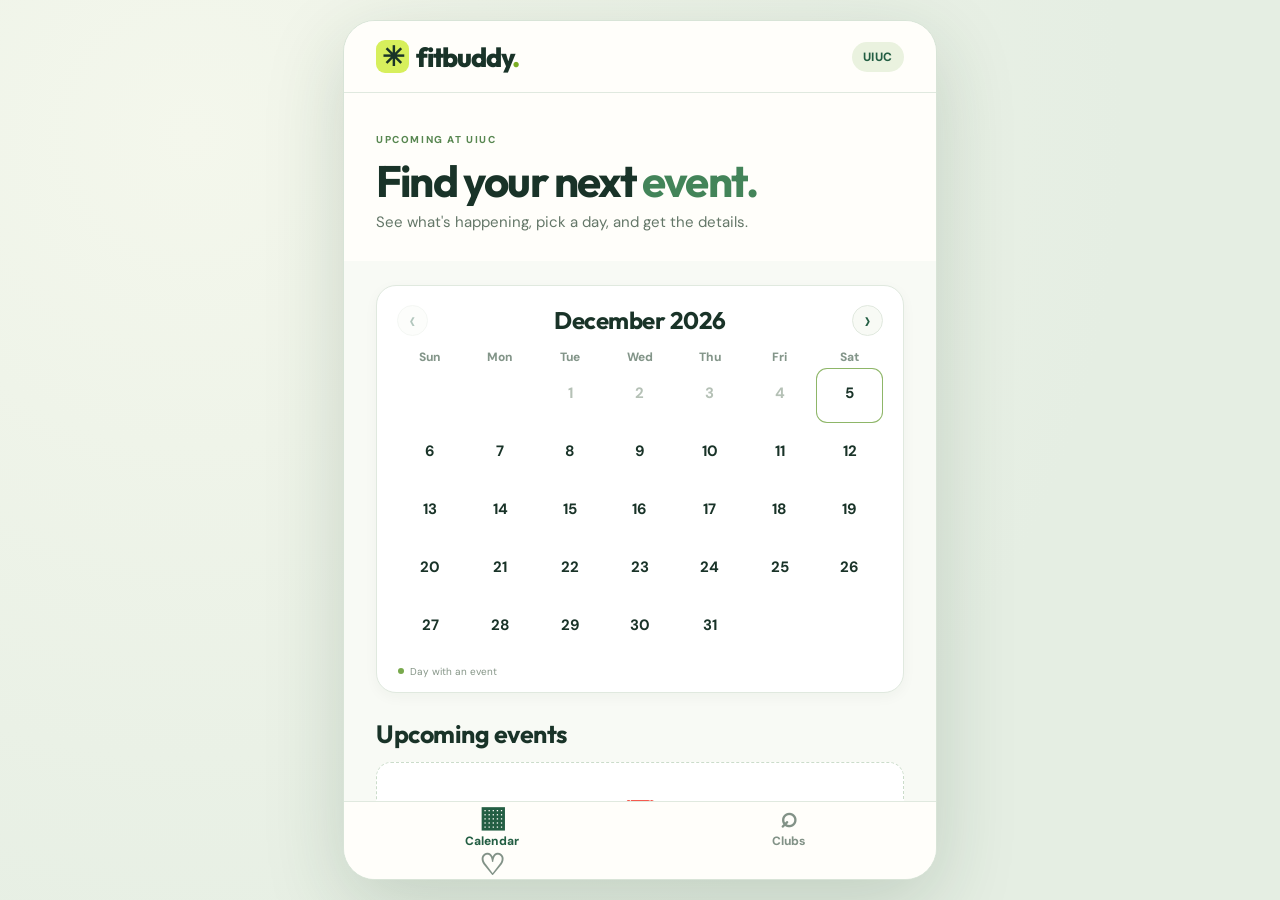
==== commit cdc49384: "Add upcoming UIUC events calendar" ====
--- a/index.html
+++ b/index.html
@@ -9,8 +9,8 @@
   <link rel="preconnect" href="https://fonts.googleapis.com">
   <link rel="preconnect" href="https://fonts.gstatic.com" crossorigin>
   <link href="https://fonts.googleapis.com/css2?family=DM+Sans:wght@400;500;600;700;800&family=Outfit:wght@500;600;700;800&display=swap" rel="stylesheet">
-  <link rel="stylesheet" href="styles.css">
-  <script src="script.js" defer></script>
+  <link rel="stylesheet" href="styles.css?v=calendar-1">
+  <script src="script.js?v=calendar-1" defer></script>
 </head>
 <body>
   <div class="app-shell">
@@ -19,7 +19,28 @@
       <span class="campus-pill">UIUC</span>
     </header>
 
-    <main class="app-content" id="explore">
+    <main class="app-content">
+      <section class="calendar-screen" data-screen="calendar" aria-labelledby="calendar-title">
+        <div class="calendar-intro">
+          <span class="eyebrow">UPCOMING AT UIUC</span>
+          <h1 id="calendar-title">Find your next <em>event.</em></h1>
+          <p>See what's happening, pick a day, and get the details.</p>
+        </div>
+        <div class="calendar-body">
+          <div class="calendar-panel">
+            <div class="calendar-toolbar"><button id="previous-month" type="button" aria-label="Previous month">‹</button><h2 id="calendar-month"></h2><button id="next-month" type="button" aria-label="Next month">›</button></div>
+            <div class="calendar-weekdays" aria-hidden="true"><span>Sun</span><span>Mon</span><span>Tue</span><span>Wed</span><span>Thu</span><span>Fri</span><span>Sat</span></div>
+            <div class="calendar-grid" id="calendar-grid" aria-label="Event calendar"></div>
+            <p class="calendar-key"><span class="calendar-key-dot"></span> Day with an event</p>
+          </div>
+          <div class="event-heading"><h2 id="event-list-title">Upcoming events</h2><button id="show-all-events" type="button" hidden>Show all</button></div>
+          <div class="event-list" id="event-list"></div>
+          <div class="event-empty" id="event-empty" hidden><span aria-hidden="true">📅</span><h3>No events shown</h3><p>Browse OneIllinois for the latest activities.</p><a href="https://one.illinois.edu/events" target="_blank" rel="noopener noreferrer">Open OneIllinois events ↗</a></div>
+          <p class="calendar-source">Selected events checked October 14, 2026. Times shown in Central Time. Confirm details on the official event page before going. <a href="https://one.illinois.edu/events" target="_blank" rel="noopener noreferrer">See all UIUC events ↗</a></p>
+        </div>
+      </section>
+
+      <div data-screen="clubs" hidden>
       <section class="welcome" aria-labelledby="welcome-title">
         <span class="eyebrow">YOUR CAMPUS, YOUR NEXT MOVE</span>
         <h1 id="welcome-title">Find a club<br>you'll <em>love.</em></h1>
@@ -46,10 +67,12 @@
       </section>
 
       <p class="source-note">Clubs are listed on <a href="https://one.illinois.edu/club_signup?category_tags=6551794&amp;group_type=" target="_blank" rel="noopener noreferrer">OneIllinois ↗</a>. Check each club page for current meeting details.</p>
+      </div>
     </main>
 
     <nav class="app-tabbar" aria-label="FitBuddy views">
-      <button type="button" data-view="explore" aria-pressed="true"><span aria-hidden="true">⌕</span>Explore</button>
+      <button type="button" data-view="calendar" aria-pressed="true"><span aria-hidden="true">▦</span>Calendar</button>
+      <button type="button" data-view="explore" aria-pressed="false"><span aria-hidden="true">⌕</span>Clubs</button>
       <button type="button" data-view="saved" aria-pressed="false"><span aria-hidden="true">♡</span>Saved</button>
     </nav>
   </div>
--- a/styles.css
+++ b/styles.css
@@ -16,6 +16,48 @@
 .campus-pill { padding:7px 11px; border-radius:99px; background:#eaf2df; color:var(--green); font-size:11px; font-weight:800; letter-spacing:.6px; }
 .app-content { flex:1; min-height:0; overflow-y:auto; overscroll-behavior:contain; scrollbar-width:none; }
 .app-content::-webkit-scrollbar,.filter-row::-webkit-scrollbar { display:none; }
+[data-screen][hidden],#event-empty[hidden],#show-all-events[hidden] { display:none !important; }
+.calendar-intro { padding:27px 22px 22px; background:#fffefa; }
+.calendar-intro h1 { margin:10px 0 7px; font-size:39px; line-height:1.05; letter-spacing:-1.8px; }
+.calendar-intro h1 em { color:#438459; font-style:normal; }
+.calendar-intro p { margin:0; color:#647768; font-size:13px; line-height:1.5; }
+.calendar-body { padding:20px 22px 24px; }
+.calendar-panel { padding:16px 14px 11px; border:1px solid var(--line); border-radius:20px; background:white; box-shadow:0 4px 14px rgba(25,55,32,.04); }
+.calendar-toolbar { display:flex; align-items:center; justify-content:space-between; gap:8px; margin-bottom:13px; }
+.calendar-toolbar h2 { margin:0; font-size:20px; letter-spacing:-.5px; text-align:center; }
+.calendar-toolbar button { display:grid; place-items:center; flex:none; width:31px; height:31px; border:1px solid #e1e9df; border-radius:50%; background:#f8faf5; color:var(--green); font-size:25px; line-height:1; }
+.calendar-toolbar button:hover:not(:disabled) { background:#e8f2df; }
+.calendar-toolbar button:disabled { opacity:.35; cursor:default; }
+.calendar-weekdays,.calendar-grid { display:grid; grid-template-columns:repeat(7,minmax(0,1fr)); gap:3px; }
+.calendar-weekdays { margin-bottom:3px; color:#839589; text-align:center; font-size:10px; font-weight:800; }
+.calendar-day { position:relative; display:grid; place-items:center; width:100%; aspect-ratio:1; padding:0 0 5px; border:0; border-radius:11px; background:transparent; color:var(--ink); font-size:13px; font-weight:700; }
+.calendar-day:hover:not(:disabled) { background:#edf5e8; }
+.calendar-day:disabled { color:#b5c1b6; cursor:default; }
+.calendar-day.is-today { box-shadow:inset 0 0 0 1px #8eb668; }
+.calendar-day.is-selected { background:var(--green); color:white; }
+.calendar-day.has-event i { position:absolute; bottom:5px; width:5px; height:5px; border-radius:50%; background:#78a94c; }
+.calendar-day.is-selected i { background:#d7ef5c; }
+.calendar-key { display:flex; align-items:center; gap:6px; margin:10px 1px 0; color:#849486; font-size:10px; }
+.calendar-key-dot { width:6px; height:6px; border-radius:50%; background:#78a94c; }
+.event-heading { display:flex; align-items:center; justify-content:space-between; gap:8px; margin:25px 0 12px; }
+.event-heading h2 { margin:0; font-size:21px; letter-spacing:-.5px; }
+.event-heading button { border:0; background:none; color:var(--green); font-size:11px; font-weight:800; }
+.event-list { display:grid; gap:10px; }
+.event-card { display:grid; grid-template-columns:49px minmax(0,1fr) 26px; align-items:center; gap:11px; min-height:91px; padding:12px; border:1px solid var(--line); border-radius:15px; background:white; box-shadow:0 3px 12px rgba(25,55,32,.04); }
+.event-date { display:flex; flex-direction:column; align-items:center; justify-content:center; align-self:stretch; min-height:57px; border-radius:11px; background:#e5f0dd; color:var(--green); }
+.event-date span { font-size:9px; font-weight:800; letter-spacing:.7px; text-transform:uppercase; }
+.event-date strong { font-family:Outfit,sans-serif; font-size:23px; line-height:1; }
+.event-card-main { min-width:0; }
+.event-type { color:#5a8a50; font-size:9px; font-weight:800; text-transform:uppercase; letter-spacing:.8px; }
+.event-card h3 { margin:3px 0 3px; font-size:14px; line-height:1.2; }
+.event-card p { margin:0 0 4px; overflow:hidden; color:#708273; font-size:10px; text-overflow:ellipsis; white-space:nowrap; }
+.event-time { color:#526e58; font-size:10px; font-weight:700; }
+.event-link { display:grid; place-items:center; width:26px; height:26px; border-radius:50%; background:#eaf3e4; color:var(--green); font-size:17px; }
+.event-link:hover { background:var(--green); color:white; }
+.event-empty { padding:34px 15px; border:1px dashed #cbdcca; border-radius:15px; background:white; text-align:center; }
+.event-empty>span { font-size:27px; }.event-empty h3 { margin:9px 0 4px; font-size:17px; }.event-empty p { margin:0 0 10px; color:var(--muted); font-size:12px; }.event-empty a { color:var(--green); font-size:12px; font-weight:800; text-decoration:underline; }
+.calendar-source { margin:17px 0 0; color:#819183; font-size:11px; line-height:1.5; }
+.calendar-source a { color:var(--green); font-weight:800; text-decoration:underline; }
 .welcome { padding:27px 22px 22px; background:#fffefa; }
 .eyebrow,.section-kicker { color:#588751; font-size:10px; font-weight:800; letter-spacing:1.6px; }
 .welcome h1 { margin:10px 0 9px; font-size:44px; line-height:1.02; letter-spacing:-2.2px; }
@@ -84,6 +126,21 @@
   .brand { font-size:27px; }
   .brand-mark { width:33px; height:33px; font-size:27px; }
   .campus-pill { font-size:12px; }
+  .calendar-intro { padding:34px 32px 27px; }
+  .calendar-intro h1 { font-size:clamp(44px,4.6dvh,62px); }
+  .calendar-intro p { font-size:15px; }
+  .calendar-body { padding:24px 32px 30px; }
+  .calendar-panel { padding:19px 20px 14px; }
+  .calendar-toolbar h2 { font-size:24px; }
+  .calendar-day { max-height:55px; font-size:15px; }
+  .calendar-weekdays { font-size:12px; }
+  .event-heading h2 { font-size:25px; }
+  .event-card { grid-template-columns:58px minmax(0,1fr) 30px; min-height:105px; padding:15px; }
+  .event-date strong { font-size:27px; }
+  .event-card h3 { font-size:18px; }
+  .event-card p,.event-time { font-size:12px; }
+  .event-type { font-size:10px; }
+  .calendar-source { font-size:12px; }
   .welcome { padding:34px 32px 27px; }
   .welcome h1 { font-size:clamp(46px,5dvh,65px); }
   .welcome p { max-width:480px; font-size:15px; }
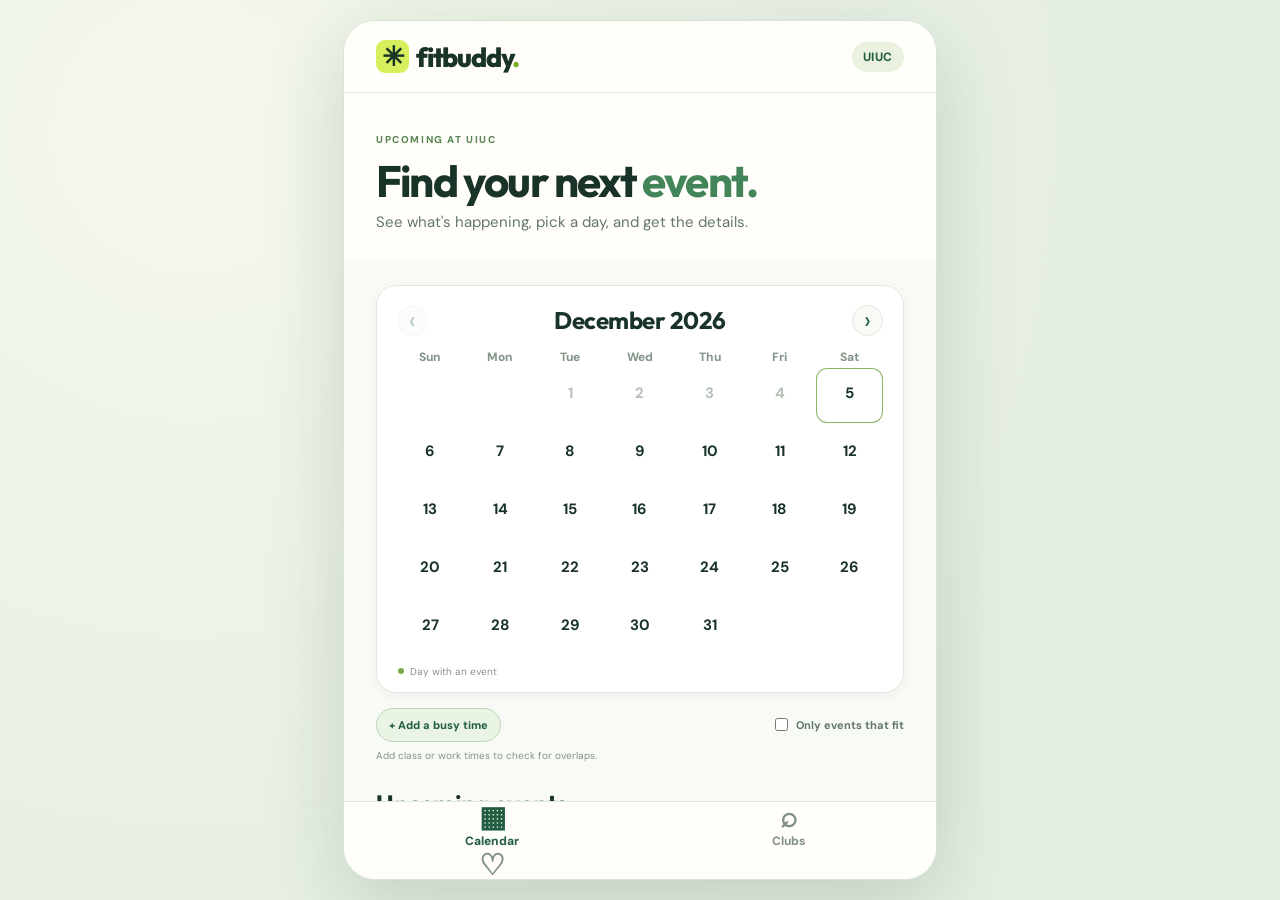
==== commit cddbd6c2: "Add full OneIllinois directory and schedule fit checks" ====
--- a/index.html
+++ b/index.html
@@ -9,13 +9,14 @@
   <link rel="preconnect" href="https://fonts.googleapis.com">
   <link rel="preconnect" href="https://fonts.gstatic.com" crossorigin>
   <link href="https://fonts.googleapis.com/css2?family=DM+Sans:wght@400;500;600;700;800&family=Outfit:wght@500;600;700;800&display=swap" rel="stylesheet">
-  <link rel="stylesheet" href="styles.css?v=calendar-1">
-  <script src="script.js?v=calendar-1" defer></script>
+  <link rel="stylesheet" href="styles.css?v=directory-1">
+  <script src="club-directory.js?v=directory-1" defer></script>
+  <script src="script.js?v=directory-1" defer></script>
 </head>
 <body>
   <div class="app-shell">
     <header class="app-header">
-      <a class="brand" href="index.html" aria-label="FitBuddy home"><span class="brand-mark" aria-hidden="true">✳</span><span>fitbuddy<span class="brand-dot">.</span></span></a>
+      <a class="brand" href="directory.html" aria-label="FitBuddy home"><span class="brand-mark" aria-hidden="true">✳</span><span>fitbuddy<span class="brand-dot">.</span></span></a>
       <span class="campus-pill">UIUC</span>
     </header>
 
@@ -33,40 +34,42 @@
             <div class="calendar-grid" id="calendar-grid" aria-label="Event calendar"></div>
             <p class="calendar-key"><span class="calendar-key-dot"></span> Day with an event</p>
           </div>
+          <div class="availability-row"><button id="add-busy-time" type="button">+ Add a busy time</button><label><input id="fit-only" type="checkbox"> Only events that fit</label></div>
+          <p class="availability-note" id="availability-note">Add class or work times to check for overlaps.</p>
           <div class="event-heading"><h2 id="event-list-title">Upcoming events</h2><button id="show-all-events" type="button" hidden>Show all</button></div>
           <div class="event-list" id="event-list"></div>
           <div class="event-empty" id="event-empty" hidden><span aria-hidden="true">📅</span><h3>No events shown</h3><p>Browse OneIllinois for the latest activities.</p><a href="https://one.illinois.edu/events" target="_blank" rel="noopener noreferrer">Open OneIllinois events ↗</a></div>
-          <p class="calendar-source">Selected events checked October 14, 2026. Times shown in Central Time. Confirm details on the official event page before going. <a href="https://one.illinois.edu/events" target="_blank" rel="noopener noreferrer">See all UIUC events ↗</a></p>
+          <p class="calendar-source">Selected events checked October 14, 2026. Schedule checks use only busy times you add here. Joining happens on OneIllinois and may require sign-in. <a href="https://one.illinois.edu/events" target="_blank" rel="noopener noreferrer">See all UIUC events ↗</a></p>
         </div>
       </section>
 
       <div data-screen="clubs" hidden>
       <section class="welcome" aria-labelledby="welcome-title">
-        <span class="eyebrow">YOUR CAMPUS, YOUR NEXT MOVE</span>
-        <h1 id="welcome-title">Find a club<br>you'll <em>love.</em></h1>
-        <p>Discover sports and fitness clubs at UIUC that match your interests.</p>
+        <span class="eyebrow">THE WHOLE UIUC DIRECTORY</span>
+        <h1 id="welcome-title">Find your<br><em>people.</em></h1>
+        <p>Search every public OneIllinois group, from sports to arts and everything between.</p>
       </section>
 
       <section class="discovery" aria-label="Find clubs">
-        <label class="search-label" for="search">What sounds fun?</label>
-        <div class="search-box"><span class="search-icon" aria-hidden="true">⌕</span><input id="search" type="search" placeholder="Search clubs or sports" autocomplete="off"></div>
+        <label class="search-label" for="search">Find a club</label>
+        <div class="search-box"><span class="search-icon" aria-hidden="true">⌕</span><input id="search" type="search" placeholder="Search all UIUC clubs" autocomplete="off"></div>
 
         <div class="filter-row" role="group" aria-label="Filter by interest">
-          <button class="filter-chip active" type="button" data-interest="All" aria-pressed="true">All</button>
-          <button class="filter-chip" type="button" data-interest="Team sports" aria-pressed="false">⚽ Team sports</button>
-          <button class="filter-chip" type="button" data-interest="Movement" aria-pressed="false">🤸 Movement</button>
-          <button class="filter-chip" type="button" data-interest="Outdoors" aria-pressed="false">🌿 Outdoors</button>
-          <button class="filter-chip" type="button" data-interest="Racket sports" aria-pressed="false">🏸 Racket sports</button>
-          <button class="filter-chip" type="button" data-interest="Fitness" aria-pressed="false">💪 Fitness</button>
+          <button class="filter-chip active" type="button" data-interest="All" aria-pressed="true">All groups</button>
+          <button class="filter-chip" type="button" data-interest="Sports" aria-pressed="false">⚽ Sports</button>
+          <button class="filter-chip" type="button" data-interest="Wellness" aria-pressed="false">💪 Wellness</button>
+          <button class="filter-chip" type="button" data-interest="Arts" aria-pressed="false">🎨 Arts</button>
+          <button class="filter-chip" type="button" data-interest="Social" aria-pressed="false">✳ Social</button>
         </div>
         <input id="saved-only" type="checkbox" hidden>
 
         <div class="results-heading"><h2><span id="results-title">Clubs for you</span> <span id="result-count"></span></h2><span id="results-status" aria-live="polite"></span></div>
         <div class="activity-grid" id="activity-grid"></div>
+        <button class="load-more" id="load-more" type="button" hidden>Show more clubs</button>
         <div class="empty-state" id="empty-state" hidden><div aria-hidden="true">🔎</div><h3 id="empty-title">No clubs found</h3><p id="empty-message">Try a different search or clear a filter.</p><button class="text-button" id="clear-filters" type="button">Show all clubs →</button></div>
       </section>
 
-      <p class="source-note">Clubs are listed on <a href="https://one.illinois.edu/club_signup?category_tags=6551794&amp;group_type=" target="_blank" rel="noopener noreferrer">OneIllinois ↗</a>. Check each club page for current meeting details.</p>
+      <p class="source-note">Directory snapshot from October 14, 2026. Check <a href="https://one.illinois.edu/club_signup" target="_blank" rel="noopener noreferrer">OneIllinois ↗</a> for current membership and event details.</p>
       </div>
     </main>
 
@@ -78,5 +81,22 @@
   </div>
 
   <dialog id="details-dialog" aria-labelledby="dialog-title"><button class="dialog-close" type="button" aria-label="Close details">×</button><div id="dialog-content"></div></dialog>
+  <dialog id="availability-dialog" aria-labelledby="availability-title">
+    <button class="availability-close dialog-close" type="button" aria-label="Close schedule">×</button>
+    <div class="availability-dialog-body">
+      <span class="eyebrow">MY SCHEDULE</span>
+      <h2 id="availability-title">When are you busy?</h2>
+      <p>Add class, work, or other busy times. They stay in this browser.</p>
+      <form id="busy-form">
+        <label>Date <input id="busy-date" type="date" required></label>
+        <div class="busy-time-row"><label>From <input id="busy-start" type="time" required></label><label>To <input id="busy-end" type="time" required></label></div>
+        <label>What is it? <input id="busy-label" type="text" maxlength="40" placeholder="Class, work, practice…"></label>
+        <p class="busy-error" id="busy-error" aria-live="polite"></p>
+        <button class="primary-button" type="submit">Save busy time</button>
+      </form>
+      <h3>Saved busy times</h3>
+      <div id="busy-list"></div>
+    </div>
+  </dialog>
 </body>
 </html>
--- a/styles.css
+++ b/styles.css
@@ -39,11 +39,17 @@
 .calendar-day.is-selected i { background:#d7ef5c; }
 .calendar-key { display:flex; align-items:center; gap:6px; margin:10px 1px 0; color:#849486; font-size:10px; }
 .calendar-key-dot { width:6px; height:6px; border-radius:50%; background:#78a94c; }
+.availability-row { display:flex; align-items:center; justify-content:space-between; flex-wrap:wrap; gap:8px; margin-top:15px; }
+.availability-row button { padding:9px 12px; border:1px solid #bdd5ba; border-radius:99px; background:#eaf4e5; color:var(--green); font-size:11px; font-weight:800; }
+.availability-row button:hover { background:#dcefd5; }
+.availability-row label { display:flex; align-items:center; gap:5px; color:#617763; font-size:11px; font-weight:700; }
+.availability-row input { accent-color:var(--green); }
+.availability-note { margin:7px 0 0; color:#859587; font-size:10px; line-height:1.4; }
 .event-heading { display:flex; align-items:center; justify-content:space-between; gap:8px; margin:25px 0 12px; }
 .event-heading h2 { margin:0; font-size:21px; letter-spacing:-.5px; }
 .event-heading button { border:0; background:none; color:var(--green); font-size:11px; font-weight:800; }
 .event-list { display:grid; gap:10px; }
-.event-card { display:grid; grid-template-columns:49px minmax(0,1fr) 26px; align-items:center; gap:11px; min-height:91px; padding:12px; border:1px solid var(--line); border-radius:15px; background:white; box-shadow:0 3px 12px rgba(25,55,32,.04); }
+.event-card { display:grid; grid-template-columns:49px minmax(0,1fr); align-items:start; gap:11px; min-height:105px; padding:12px; border:1px solid var(--line); border-radius:15px; background:white; box-shadow:0 3px 12px rgba(25,55,32,.04); }
 .event-date { display:flex; flex-direction:column; align-items:center; justify-content:center; align-self:stretch; min-height:57px; border-radius:11px; background:#e5f0dd; color:var(--green); }
 .event-date span { font-size:9px; font-weight:800; letter-spacing:.7px; text-transform:uppercase; }
 .event-date strong { font-family:Outfit,sans-serif; font-size:23px; line-height:1; }
@@ -52,8 +58,11 @@
 .event-card h3 { margin:3px 0 3px; font-size:14px; line-height:1.2; }
 .event-card p { margin:0 0 4px; overflow:hidden; color:#708273; font-size:10px; text-overflow:ellipsis; white-space:nowrap; }
 .event-time { color:#526e58; font-size:10px; font-weight:700; }
-.event-link { display:grid; place-items:center; width:26px; height:26px; border-radius:50%; background:#eaf3e4; color:var(--green); font-size:17px; }
-.event-link:hover { background:var(--green); color:white; }
+.event-fit { display:inline-block; margin-left:7px; padding:3px 6px; border-radius:99px; font-size:9px; font-weight:800; }
+.event-fit.available { background:#e8f3e4; color:#3a794a; }
+.event-fit.conflict { background:#fff0e7; color:#a15b2a; }
+.event-join { display:block; width:max-content; margin-top:9px; color:var(--green); font-size:11px; font-weight:800; text-decoration:underline; text-underline-offset:3px; }
+.event-join:hover { color:#438c5c; }
 .event-empty { padding:34px 15px; border:1px dashed #cbdcca; border-radius:15px; background:white; text-align:center; }
 .event-empty>span { font-size:27px; }.event-empty h3 { margin:9px 0 4px; font-size:17px; }.event-empty p { margin:0 0 10px; color:var(--muted); font-size:12px; }.event-empty a { color:var(--green); font-size:12px; font-weight:800; text-decoration:underline; }
 .calendar-source { margin:17px 0 0; color:#819183; font-size:11px; line-height:1.5; }
@@ -75,7 +84,7 @@
 .filter-chip:hover,.filter-chip.active { border-color:var(--green); background:var(--green); color:white; }
 .results-heading { display:flex; align-items:center; justify-content:space-between; gap:6px; margin:21px 0 12px; }
 .results-heading h2 { margin:0; font-size:21px; letter-spacing:-.5px; }
-#result-count { display:inline-grid; place-items:center; width:24px; height:24px; margin-left:4px; border-radius:50%; background:#e2efd9; color:#4f7955; font:700 11px 'DM Sans',sans-serif; vertical-align:middle; }
+#result-count { display:inline-grid; place-items:center; min-width:24px; height:24px; margin-left:4px; padding:0 6px; border-radius:99px; background:#e2efd9; color:#4f7955; font:700 11px 'DM Sans',sans-serif; vertical-align:middle; }
 #results-status { color:#859588; font-size:10px; white-space:nowrap; }
 .activity-grid { display:grid; gap:11px; }
 .activity-card { display:grid; grid-template-columns:91px minmax(0,1fr); min-height:146px; overflow:hidden; border:1px solid #e0e9df; border-radius:16px; background:white; box-shadow:0 4px 14px rgba(25,55,32,.04); }
@@ -102,6 +111,9 @@
 .empty-state { padding:42px 15px; border:1px dashed #cbdcca; border-radius:15px; background:white; text-align:center; }
 .empty-state>div { font-size:30px; }.empty-state h3 { margin:9px 0 5px; font-size:18px; }.empty-state p { margin:0 0 11px; color:var(--muted); font-size:12px; }
 .text-button { border:0; background:none; color:var(--green); font-size:12px; font-weight:800; }
+.load-more { display:block; width:100%; margin-top:14px; padding:12px; border:1px solid #bad1bc; border-radius:12px; background:white; color:var(--green); font-size:12px; font-weight:800; }
+.load-more[hidden] { display:none; }
+.load-more:hover { background:#edf6e9; }
 .app-tabbar { display:grid; flex:none; grid-template-columns:1fr 1fr; height:66px; border-top:1px solid var(--line); background:#fffefa; }
 .app-tabbar button { display:flex; flex-direction:column; align-items:center; justify-content:center; gap:1px; border:0; background:transparent; color:#829287; font-size:10px; font-weight:800; }
 .app-tabbar button span { font-size:26px; line-height:1; }
@@ -116,11 +128,29 @@
 #dialog-content>h2 { margin-top:5px; margin-bottom:8px; font-size:28px; line-height:1.1; }
 #dialog-content>p { color:#607163; font-size:13px; line-height:1.55; }
 #dialog-content>h3 { margin-top:23px; margin-bottom:7px; font-size:17px; }
+.detail-tags { display:flex; flex-wrap:wrap; gap:5px; margin:10px 22px 0; }
+.detail-tags span { padding:5px 7px; border-radius:6px; background:#eff4ec; color:#4e7355; font-size:10px; font-weight:700; }
 #dialog-content .demo-note { padding:10px 12px; border-radius:9px; background:#f0f4ec; font-size:11px; }
 .primary-button,.secondary-button { display:flex; align-items:center; justify-content:center; min-height:45px; border-radius:99px; font-size:13px; font-weight:800; }
 .primary-button { border:0; background:var(--green); color:white; }.primary-button:hover { background:#347953; }
 .secondary-button { border:1px solid #bad1bc; background:white; color:var(--green); }.secondary-button:hover { background:#eef5e9; }
 .official-link { margin-top:8px; }.dialog-save { width:calc(100% - 44px); margin-top:9px; }
+.availability-dialog-body { padding:25px 22px 22px; }
+.availability-dialog-body h2 { margin:7px 0 7px; font-size:25px; }
+.availability-dialog-body>p { color:#647768; font-size:12px; line-height:1.5; }
+.availability-dialog-body form { display:grid; gap:11px; margin:16px 0 22px; }
+.availability-dialog-body form label { display:grid; gap:5px; color:#4f6b56; font-size:11px; font-weight:800; }
+.availability-dialog-body input { width:100%; min-width:0; padding:10px; border:1px solid #d9e5d8; border-radius:9px; background:white; color:var(--ink); font-size:13px; }
+.busy-time-row { display:grid; grid-template-columns:1fr 1fr; gap:10px; }
+.availability-dialog-body .primary-button { width:100%; }
+.busy-error { min-height:0; margin:0; color:#b04b35; font-size:11px; }
+.availability-dialog-body h3 { margin:0 0 9px; font-size:16px; }
+.busy-item { display:flex; align-items:center; justify-content:space-between; gap:8px; padding:10px 0; border-top:1px solid var(--line); }
+.busy-item strong,.busy-item span { display:block; }
+.busy-item strong { font-size:12px; }
+.busy-item span { margin-top:3px; color:#748876; font-size:10px; }
+.busy-item button { border:0; background:none; color:#a66657; font-size:22px; }
+.no-busy-times { color:#849486; font-size:11px; }
 @media (min-width:501px) {
   .app-header { height:72px; padding:0 32px; }
   .brand { font-size:27px; }
@@ -135,7 +165,7 @@
   .calendar-day { max-height:55px; font-size:15px; }
   .calendar-weekdays { font-size:12px; }
   .event-heading h2 { font-size:25px; }
-  .event-card { grid-template-columns:58px minmax(0,1fr) 30px; min-height:105px; padding:15px; }
+  .event-card { grid-template-columns:58px minmax(0,1fr); min-height:105px; padding:15px; }
   .event-date strong { font-size:27px; }
   .event-card h3 { font-size:18px; }
   .event-card p,.event-time { font-size:12px; }
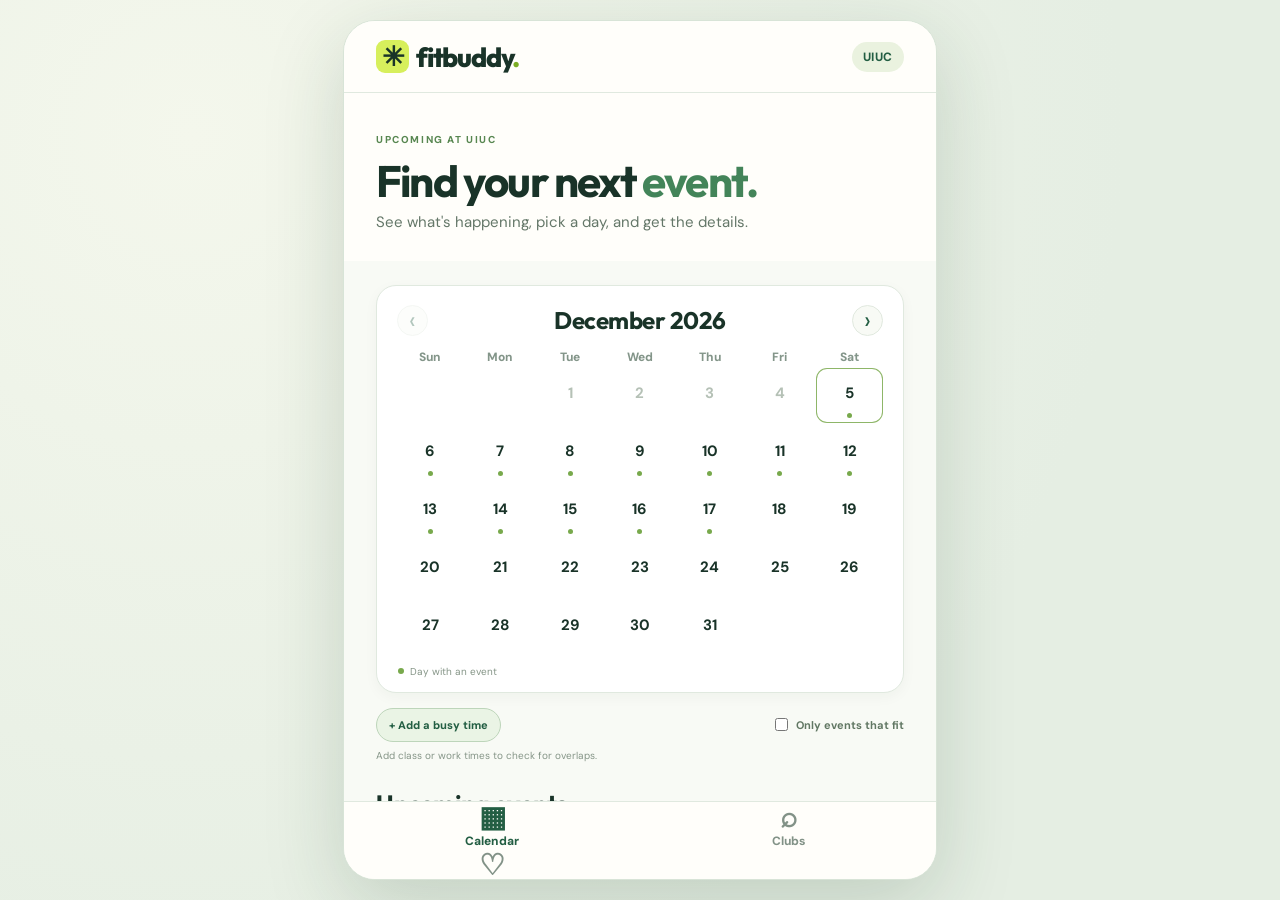
==== commit ef7f72a7: "Expand FitBuddy calendar from public OneIllinois events" ====
--- a/index.html
+++ b/index.html
@@ -11,7 +11,8 @@
   <link href="https://fonts.googleapis.com/css2?family=DM+Sans:wght@400;500;600;700;800&family=Outfit:wght@500;600;700;800&display=swap" rel="stylesheet">
   <link rel="stylesheet" href="styles.css?v=directory-1">
   <script src="club-directory.js?v=directory-1" defer></script>
-  <script src="script.js?v=directory-1" defer></script>
+  <script src="public-events.js?v=public-events-1" defer></script>
+  <script src="script.js?v=public-events-1" defer></script>
 </head>
 <body>
   <div class="app-shell">
@@ -38,8 +39,9 @@
           <p class="availability-note" id="availability-note">Add class or work times to check for overlaps.</p>
           <div class="event-heading"><h2 id="event-list-title">Upcoming events</h2><button id="show-all-events" type="button" hidden>Show all</button></div>
           <div class="event-list" id="event-list"></div>
+          <button class="load-more" id="show-more-events" type="button" hidden>Show more events</button>
           <div class="event-empty" id="event-empty" hidden><span aria-hidden="true">📅</span><h3>No events shown</h3><p>Browse OneIllinois for the latest activities.</p><a href="https://one.illinois.edu/events" target="_blank" rel="noopener noreferrer">Open OneIllinois events ↗</a></div>
-          <p class="calendar-source">Selected events checked October 14, 2026. Schedule checks use only busy times you add here. Joining happens on OneIllinois and may require sign-in. <a href="https://one.illinois.edu/events" target="_blank" rel="noopener noreferrer">See all UIUC events ↗</a></p>
+          <p class="calendar-source">Public club events from <a href="https://one.illinois.edu/events" target="_blank" rel="noopener noreferrer">OneIllinois ↗</a>, updated October 14, 2026. Some trips may be shared only with members. <a href="https://one.illinois.edu/outdooradventureclub/events/" target="_blank" rel="noopener noreferrer">Outdoor Adventure Club events ↗</a> Schedule checks use the busy times you add here. Joining may require sign-in.</p>
         </div>
       </section>
 
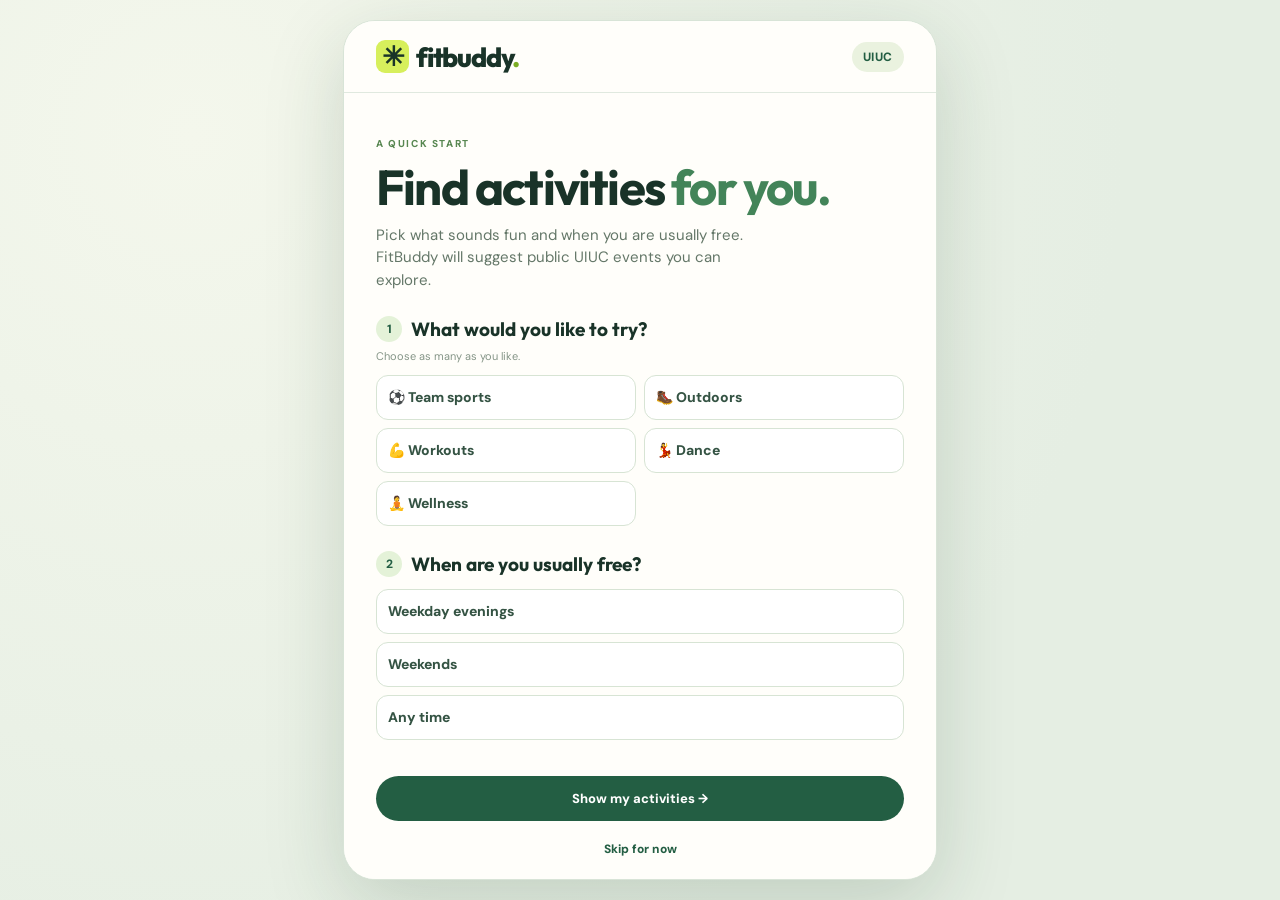
==== commit 6b084a8c: "Add FitBuddy interest survey and event recommendations" ====
--- a/index.html
+++ b/index.html
@@ -9,10 +9,10 @@
   <link rel="preconnect" href="https://fonts.googleapis.com">
   <link rel="preconnect" href="https://fonts.gstatic.com" crossorigin>
   <link href="https://fonts.googleapis.com/css2?family=DM+Sans:wght@400;500;600;700;800&family=Outfit:wght@500;600;700;800&display=swap" rel="stylesheet">
-  <link rel="stylesheet" href="styles.css?v=directory-1">
+  <link rel="stylesheet" href="styles.css?v=survey-1">
   <script src="club-directory.js?v=directory-1" defer></script>
-  <script src="public-events.js?v=public-events-1" defer></script>
-  <script src="script.js?v=public-events-1" defer></script>
+  <script src="public-events.js?v=survey-1" defer></script>
+  <script src="script.js?v=survey-1" defer></script>
 </head>
 <body>
   <div class="app-shell">
@@ -22,13 +22,49 @@
     </header>
 
     <main class="app-content">
+      <section class="survey-screen" id="survey-screen" aria-labelledby="survey-title" hidden>
+        <span class="eyebrow">A QUICK START</span>
+        <h1 id="survey-title">Find activities <em>for you.</em></h1>
+        <p class="survey-lead">Pick what sounds fun and when you are usually free. FitBuddy will suggest public UIUC events you can explore.</p>
+        <form id="survey-form">
+          <fieldset>
+            <legend><span>1</span> What would you like to try?</legend>
+            <p>Choose as many as you like.</p>
+            <div class="survey-options survey-interests">
+              <label><input type="checkbox" name="interest" value="team"><span>⚽ Team sports</span></label>
+              <label><input type="checkbox" name="interest" value="outdoors"><span>🥾 Outdoors</span></label>
+              <label><input type="checkbox" name="interest" value="fitness"><span>💪 Workouts</span></label>
+              <label><input type="checkbox" name="interest" value="dance"><span>💃 Dance</span></label>
+              <label><input type="checkbox" name="interest" value="wellness"><span>🧘 Wellness</span></label>
+            </div>
+          </fieldset>
+          <fieldset>
+            <legend><span>2</span> When are you usually free?</legend>
+            <div class="survey-options survey-availability">
+              <label><input type="radio" name="availability" value="weekday"><span>Weekday evenings</span></label>
+              <label><input type="radio" name="availability" value="weekend"><span>Weekends</span></label>
+              <label><input type="radio" name="availability" value="any"><span>Any time</span></label>
+            </div>
+          </fieldset>
+          <p class="survey-error" id="survey-error" role="alert"></p>
+          <button class="primary-button survey-submit" type="submit">Show my activities →</button>
+          <button class="survey-skip" id="survey-skip" type="button">Skip for now</button>
+        </form>
+        <p class="survey-privacy">Your answers stay in this browser. You can change them any time.</p>
+      </section>
       <section class="calendar-screen" data-screen="calendar" aria-labelledby="calendar-title">
         <div class="calendar-intro">
           <span class="eyebrow">UPCOMING AT UIUC</span>
           <h1 id="calendar-title">Find your next <em>event.</em></h1>
           <p>See what's happening, pick a day, and get the details.</p>
+          <button class="preferences-button" id="edit-preferences" type="button">Choose my interests ↗</button>
         </div>
         <div class="calendar-body">
+          <section class="recommendations" id="recommendations" aria-labelledby="recommendations-title" hidden>
+            <div class="recommendations-heading"><div><span class="eyebrow">BASED ON YOUR ANSWERS</span><h2 id="recommendations-title">Picked for you</h2></div><button id="change-preferences" type="button">Edit</button></div>
+            <p id="recommendations-note"></p>
+            <div class="recommendation-list" id="recommendation-list"></div>
+          </section>
           <div class="calendar-panel">
             <div class="calendar-toolbar"><button id="previous-month" type="button" aria-label="Previous month">‹</button><h2 id="calendar-month"></h2><button id="next-month" type="button" aria-label="Next month">›</button></div>
             <div class="calendar-weekdays" aria-hidden="true"><span>Sun</span><span>Mon</span><span>Tue</span><span>Wed</span><span>Thu</span><span>Fri</span><span>Sat</span></div>
@@ -41,7 +77,7 @@
           <div class="event-list" id="event-list"></div>
           <button class="load-more" id="show-more-events" type="button" hidden>Show more events</button>
           <div class="event-empty" id="event-empty" hidden><span aria-hidden="true">📅</span><h3>No events shown</h3><p>Browse OneIllinois for the latest activities.</p><a href="https://one.illinois.edu/events" target="_blank" rel="noopener noreferrer">Open OneIllinois events ↗</a></div>
-          <p class="calendar-source">Public club events from <a href="https://one.illinois.edu/events" target="_blank" rel="noopener noreferrer">OneIllinois ↗</a>, updated October 14, 2026. Some trips may be shared only with members. <a href="https://one.illinois.edu/outdooradventureclub/events/" target="_blank" rel="noopener noreferrer">Outdoor Adventure Club events ↗</a> Schedule checks use the busy times you add here. Joining may require sign-in.</p>
+          <p class="calendar-source">Public club events from <a href="https://one.illinois.edu/events" target="_blank" rel="noopener noreferrer">OneIllinois ↗</a>, updated October 16, 2026. Some trips may be shared only with members. <a href="https://one.illinois.edu/outdooradventureclub/events/" target="_blank" rel="noopener noreferrer">Outdoor Adventure Club events ↗</a> Schedule checks use the busy times you add here. Joining may require sign-in.</p>
         </div>
       </section>
 
--- a/styles.css
+++ b/styles.css
@@ -16,7 +16,41 @@
 .campus-pill { padding:7px 11px; border-radius:99px; background:#eaf2df; color:var(--green); font-size:11px; font-weight:800; letter-spacing:.6px; }
 .app-content { flex:1; min-height:0; overflow-y:auto; overscroll-behavior:contain; scrollbar-width:none; }
 .app-content::-webkit-scrollbar,.filter-row::-webkit-scrollbar { display:none; }
-[data-screen][hidden],#event-empty[hidden],#show-all-events[hidden] { display:none !important; }
+[data-screen][hidden],#survey-screen[hidden],#recommendations[hidden],.app-tabbar[hidden],#event-empty[hidden],#show-all-events[hidden] { display:none !important; }
+.survey-screen { padding:30px 22px 28px; background:#fffefa; }
+.survey-screen h1 { margin:10px 0 10px; font-size:39px; line-height:1.06; letter-spacing:-1.8px; }
+.survey-screen h1 em { color:#438459; font-style:normal; }
+.survey-lead { max-width:370px; color:#647768; font-size:13px; line-height:1.5; }
+.survey-screen fieldset { min-width:0; margin:25px 0 0; padding:0; border:0; }
+.survey-screen legend { display:flex; align-items:center; gap:9px; padding:0; font-family:Outfit,sans-serif; font-size:19px; font-weight:700; }
+.survey-screen legend span { display:grid; place-items:center; width:26px; height:26px; border-radius:50%; background:#e4f2d8; color:var(--green); font:800 12px 'DM Sans',sans-serif; }
+.survey-screen fieldset>p { margin:7px 0 10px; color:#859587; font-size:11px; }
+.survey-options { display:grid; gap:8px; margin-top:12px; }
+.survey-interests { grid-template-columns:repeat(2,minmax(0,1fr)); }
+.survey-options label { position:relative; display:block; min-width:0; cursor:pointer; }
+.survey-options input { position:absolute; width:1px; height:1px; opacity:0; }
+.survey-options label span { display:block; min-height:45px; padding:12px 11px; border:1px solid #d7e4d4; border-radius:12px; background:white; color:#345343; font-size:12px; font-weight:800; }
+.survey-options input:checked+span { border-color:var(--green); background:#e8f2dd; color:var(--green); box-shadow:inset 0 0 0 1px var(--green); }
+.survey-options input:focus-visible+span { outline:3px solid #8aba62; outline-offset:2px; }
+.survey-error { min-height:16px; margin:15px 0 5px; color:#b04b35; font-size:11px; font-weight:700; }
+.survey-submit { width:100%; }
+.survey-skip { display:block; width:100%; margin-top:10px; padding:10px; border:0; background:transparent; color:var(--green); font-size:12px; font-weight:800; }
+.survey-privacy { margin:17px 0 0; color:#829183; font-size:10px; line-height:1.5; text-align:center; }
+.preferences-button { margin-top:12px; padding:0; border:0; background:transparent; color:var(--green); font-size:11px; font-weight:800; text-decoration:underline; text-underline-offset:3px; }
+.recommendations { margin-bottom:23px; padding:16px; border:1px solid #cfe1c5; border-radius:18px; background:#f0f7e9; }
+.recommendations-heading { display:flex; align-items:end; justify-content:space-between; gap:10px; }
+.recommendations-heading h2 { margin:4px 0 0; font-size:23px; letter-spacing:-.6px; }
+.recommendations-heading button { padding:5px 0; border:0; background:transparent; color:var(--green); font-size:11px; font-weight:800; text-decoration:underline; }
+.recommendations>p { margin:8px 0 12px; color:#617763; font-size:11px; line-height:1.5; }
+.recommendation-list { display:grid; gap:9px; }
+.recommendation-card { padding:12px; border:1px solid #dae8d5; border-radius:13px; background:white; }
+.recommendation-why { color:#4c8a4e; font-size:9px; font-weight:800; letter-spacing:.7px; text-transform:uppercase; }
+.recommendation-card h3 { margin:5px 0 5px; font-size:15px; line-height:1.2; }
+.recommendation-card p { margin:2px 0; color:#68806d; font-size:11px; line-height:1.35; }
+.recommendation-card a,.recommended-clubs a { display:block; margin-top:8px; color:var(--green); font-size:11px; font-weight:800; text-decoration:underline; text-underline-offset:2px; }
+.recommended-clubs { padding:9px 2px 0; }
+.recommended-clubs h3 { margin:0 0 7px; font-size:15px; }
+.recommended-clubs a { margin:6px 0; }
 .calendar-intro { padding:27px 22px 22px; background:#fffefa; }
 .calendar-intro h1 { margin:10px 0 7px; font-size:39px; line-height:1.05; letter-spacing:-1.8px; }
 .calendar-intro h1 em { color:#438459; font-style:normal; }
@@ -152,6 +186,10 @@
 .busy-item button { border:0; background:none; color:#a66657; font-size:22px; }
 .no-busy-times { color:#849486; font-size:11px; }
 @media (min-width:501px) {
+  .survey-screen { padding:38px 32px 34px; }
+  .survey-screen h1 { font-size:49px; }
+  .survey-lead { font-size:15px; }
+  .survey-options label span { font-size:14px; }
   .app-header { height:72px; padding:0 32px; }
   .brand { font-size:27px; }
   .brand-mark { width:33px; height:33px; font-size:27px; }
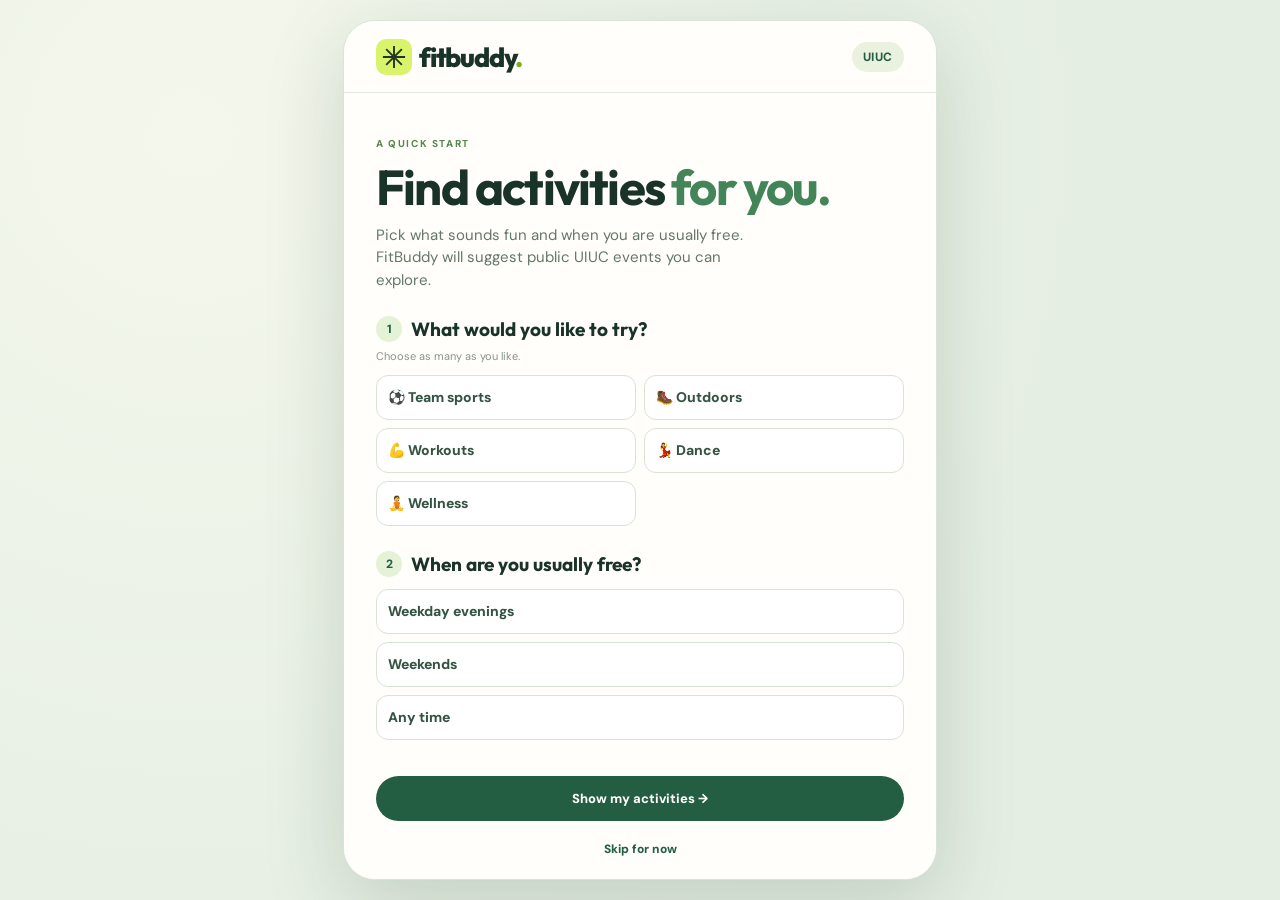
==== commit 52fb89cf: "Use new star logo for FitBuddy" ====
--- a/index.html
+++ b/index.html
@@ -6,10 +6,11 @@
   <meta name="theme-color" content="#f8faf5">
   <meta name="description" content="FitBuddy helps UIUC students discover sport and fitness clubs.">
   <title>FitBuddy — Discover UIUC clubs</title>
+  <link rel="icon" type="image/svg+xml" href="logo.svg?v=logo-1">
   <link rel="preconnect" href="https://fonts.googleapis.com">
   <link rel="preconnect" href="https://fonts.gstatic.com" crossorigin>
   <link href="https://fonts.googleapis.com/css2?family=DM+Sans:wght@400;500;600;700;800&family=Outfit:wght@500;600;700;800&display=swap" rel="stylesheet">
-  <link rel="stylesheet" href="styles.css?v=survey-1">
+  <link rel="stylesheet" href="styles.css?v=logo-1">
   <script src="club-directory.js?v=directory-1" defer></script>
   <script src="public-events.js?v=survey-1" defer></script>
   <script src="script.js?v=survey-1" defer></script>
@@ -17,7 +18,7 @@
 <body>
   <div class="app-shell">
     <header class="app-header">
-      <a class="brand" href="directory.html" aria-label="FitBuddy home"><span class="brand-mark" aria-hidden="true">✳</span><span>fitbuddy<span class="brand-dot">.</span></span></a>
+      <a class="brand" href="directory.html" aria-label="FitBuddy home"><img class="brand-mark" src="logo.svg?v=logo-1" alt="" width="32" height="32"><span>fitbuddy<span class="brand-dot">.</span></span></a>
       <span class="campus-pill">UIUC</span>
     </header>
 
--- a/styles.css
+++ b/styles.css
@@ -11,7 +11,7 @@
 .app-shell { display:flex; flex-direction:column; width:min(960px,66dvh,calc(100vw - 40px)); height:calc(100dvh - 40px); overflow:hidden; border:1px solid #d8e4d7; border-radius:32px; background:var(--bg); box-shadow:0 24px 80px rgba(29,67,41,.18); }
 .app-header { display:flex; flex:none; align-items:center; justify-content:space-between; height:65px; padding:0 22px; border-bottom:1px solid var(--line); background:#fffefa; }
 .brand { display:inline-flex; align-items:center; gap:7px; font-family:Outfit,sans-serif; font-size:23px; font-weight:800; letter-spacing:-1.2px; }
-.brand-mark { display:grid; place-items:center; width:28px; height:28px; border-radius:9px; background:#d7ef5c; font-size:23px; line-height:1; }
+.brand-mark { display:block; flex:none; width:32px; height:32px; }
 .brand-dot { color:#7bad24; }
 .campus-pill { padding:7px 11px; border-radius:99px; background:#eaf2df; color:var(--green); font-size:11px; font-weight:800; letter-spacing:.6px; }
 .app-content { flex:1; min-height:0; overflow-y:auto; overscroll-behavior:contain; scrollbar-width:none; }
@@ -192,7 +192,7 @@
   .survey-options label span { font-size:14px; }
   .app-header { height:72px; padding:0 32px; }
   .brand { font-size:27px; }
-  .brand-mark { width:33px; height:33px; font-size:27px; }
+  .brand-mark { width:36px; height:36px; }
   .campus-pill { font-size:12px; }
   .calendar-intro { padding:34px 32px 27px; }
   .calendar-intro h1 { font-size:clamp(44px,4.6dvh,62px); }
